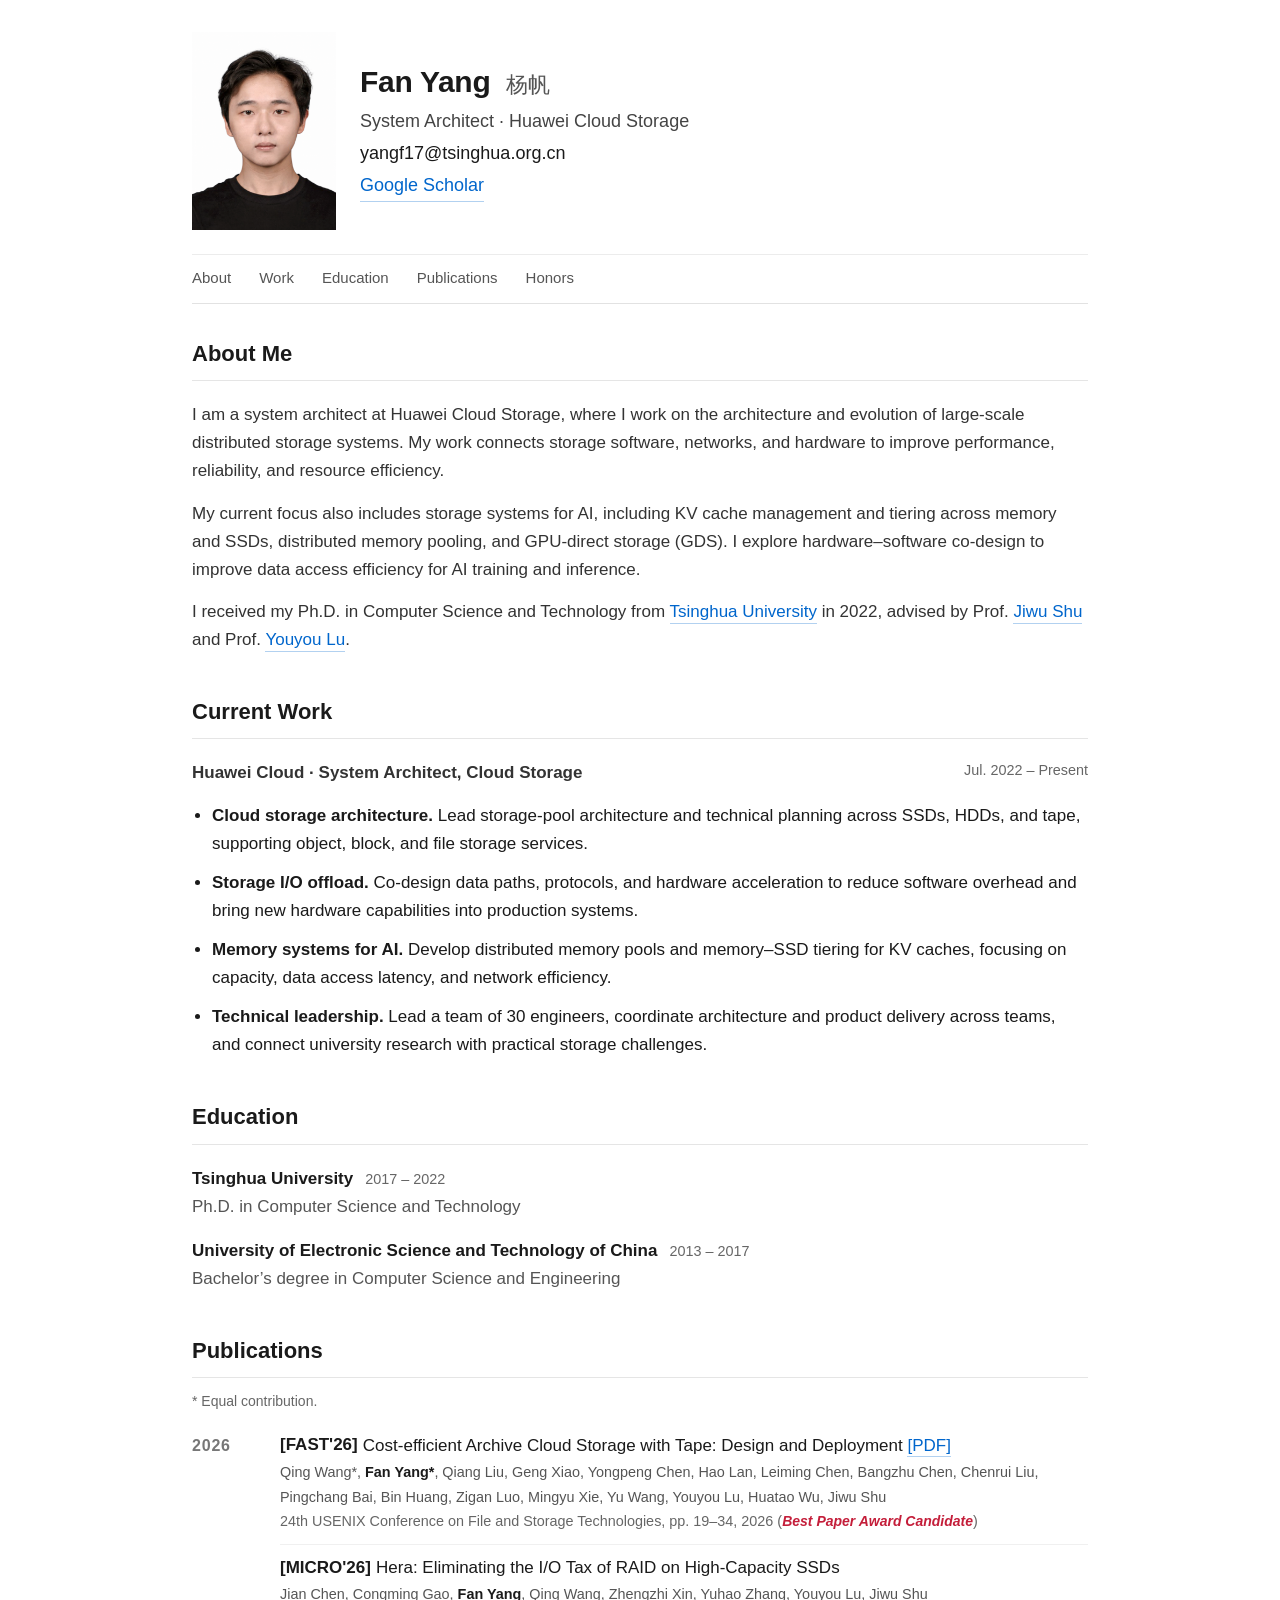
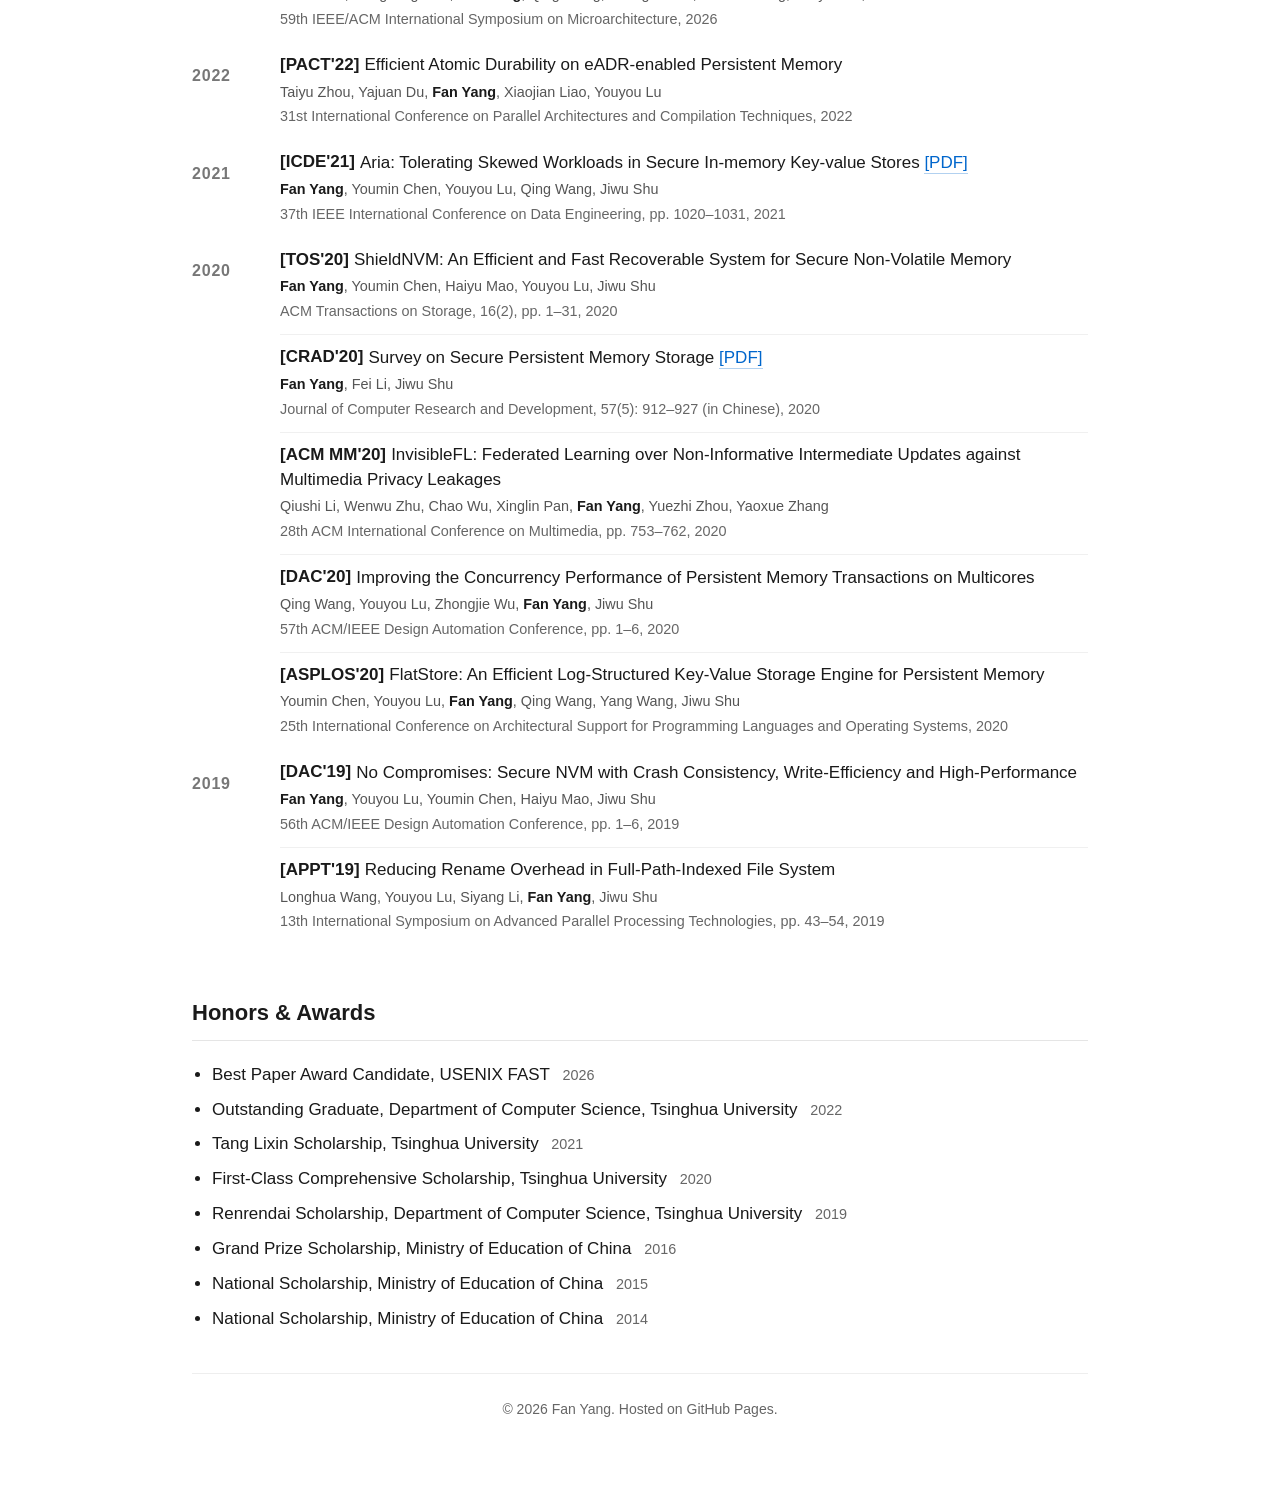
==== js_index.html @ 8e50020c "first" ====
<!DOCTYPE html>
<html lang="en">
<head>
  <meta charset="UTF-8" />
  <meta name="viewport" content="width=device-width, initial-scale=1.0, viewport-fit=cover" />
  <meta name="theme-color" content="#ffffff" />
  <title>Fan Yang (杨帆) | Huawei Cloud | Storage Systems</title>
  <meta name="description" content="Fan Yang is a system architect at Huawei Cloud and a Tsinghua Ph.D., working on distributed storage, storage I/O offload, and memory systems for AI." />
  <meta name="keywords" content="Fan Yang, 杨帆, Huawei Cloud, Tsinghua University, distributed storage, storage architecture, I/O offload, persistent memory, KV cache" />
  <meta name="author" content="Fan Yang" />
  <link rel="canonical" href="https://yfrank1.github.io/" />
  <meta property="og:type" content="website" />
  <meta property="og:url" content="https://yfrank1.github.io/" />
  <meta property="og:title" content="Fan Yang (杨帆) | Huawei Cloud | Storage Systems" />
  <meta property="og:description" content="System architect at Huawei Cloud. Distributed storage, hardware–software co-design, and memory systems for AI." />
  <meta property="og:locale" content="en_US" />
  <meta name="twitter:card" content="summary" />
  <meta name="twitter:title" content="Fan Yang (杨帆) | Huawei Cloud | Storage Systems" />
  <meta name="twitter:description" content="System architect at Huawei Cloud. Distributed storage, hardware–software co-design, and memory systems for AI." />
  <link rel="icon" href="assets/yf-white.png" type="image/png" />
  <link rel="stylesheet" href="style.css?v=compact-profile-3" />
  <script type="application/ld+json">
  {
    "@context": "https://schema.org",
    "@type": "Person",
    "name": "Fan Yang",
    "alternateName": "杨帆",
    "jobTitle": "System Architect, Cloud Storage",
    "worksFor": {
      "@type": "Organization",
      "name": "Huawei Cloud"
    },
    "alumniOf": [
      {"@type": "CollegeOrUniversity", "name": "Tsinghua University"},
      {"@type": "CollegeOrUniversity", "name": "University of Electronic Science and Technology of China"}
    ],
    "url": "https://yfrank1.github.io/",
    "email": "mailto:yangf17@tsinghua.org.cn",
    "sameAs": ["https://storage.cs.tsinghua.edu.cn/~yf/", "https://scholar.google.com/citations?user=eyyrEU0AAAAJ&hl=en"],
    "knowsAbout": ["distributed storage", "storage architecture", "storage I/O offload", "hardware–software co-design", "persistent memory", "KV cache", "memory pooling"]
  }
  </script>
</head>
<body>
  <a class="skip-link" href="#main">Skip to content</a>
  <div class="page-wrap">
    <header class="header-flex">
      <img src="assets/yf-white.png" alt="Fan Yang" class="profile-portrait" width="1071" height="1469" fetchpriority="high" />
      <div class="info">
        <h1>Fan Yang <span class="name-zh" lang="zh-CN">杨帆</span></h1>
        <p>System Architect · Huawei Cloud Storage</p>
        <p><a href="mailto:yangf17@tsinghua.org.cn" class="email-link">yangf17@tsinghua.org.cn</a></p>
        <p class="profile-links">
          <a href="https://scholar.google.com/citations?user=eyyrEU0AAAAJ&amp;hl=en" target="_blank" rel="noopener noreferrer" class="blue-tag">Google Scholar</a>
        </p>
      </div>
    </header>
    <nav class="section-nav" aria-label="Page sections">
      <a href="#about">About</a>
      <a href="#work">Work</a>
      <a href="#education">Education</a>
      <a href="#publications">Publications</a>
      <a href="#awards">Honors</a>
    </nav>
    <main id="main">
      <section id="about">
        <h2>About Me</h2>
        <p>I am a system architect at Huawei Cloud Storage,
          where I work on the architecture and evolution of large-scale distributed storage systems.
          My work connects storage software, networks, and hardware to improve performance, reliability, and resource efficiency.</p>
        <p>My current focus also includes storage systems for AI, including KV cache management and tiering across memory and SSDs,
          distributed memory pooling, and GPU-direct storage (GDS). I explore hardware–software co-design
          to improve data access efficiency for AI training and inference.</p>
        <p>I received my Ph.D. in Computer Science and Technology from <a href="https://www.tsinghua.edu.cn/en/" class="blue-tag">Tsinghua University</a>
          in 2022, advised by Prof. <a href="https://storage.cs.tsinghua.edu.cn/~jiwu-shu/" class="blue-tag">Jiwu Shu</a>
          and Prof. <a href="https://storage.cs.tsinghua.edu.cn/~lu/" class="blue-tag">Youyou Lu</a>.</p>
      </section>
      <section id="work">
        <h2>Current Work</h2>
        <p class="experience-heading"><strong>Huawei Cloud · System Architect, Cloud Storage</strong><span class="period">Jul. 2022 – Present</span></p>
        <ul class="work-list">
          <li><strong>Cloud storage architecture.</strong> Lead storage-pool architecture and technical planning across SSDs, HDDs, and tape,
            supporting object, block, and file storage services.</li>
          <li><strong>Storage I/O offload.</strong> Co-design data paths, protocols, and hardware acceleration to reduce software overhead
            and bring new hardware capabilities into production systems.</li>
          <li><strong>Memory systems for AI.</strong> Develop distributed memory pools and memory–SSD tiering for KV caches,
            focusing on capacity, data access latency, and network efficiency.</li>
          <li><strong>Technical leadership.</strong> Lead a team of 30 engineers, coordinate architecture and product delivery across teams,
            and connect university research with practical storage challenges.</li>
        </ul>
      </section>
      <section id="education">
        <h2>Education</h2>
        <ul class="education-list">
          <li><strong>Tsinghua University</strong><span class="period">2017 – 2022</span>
            <span class="education-detail">Ph.D. in Computer Science and Technology</span></li>
          <li><strong>University of Electronic Science and Technology of China</strong><span class="period">2013 – 2017</span>
            <span class="education-detail">Bachelor’s degree in Computer Science and Engineering</span></li>
        </ul>
      </section>
      <section id="publications">
        <h2>Publications</h2>
        <p class="publication-note">* Equal contribution.</p>
        <div id="paper-list" data-state="loading">
          <p class="paper-list-loading">Loading publications…</p>
        </div>
        <noscript><p>Visit my <a href="https://storage.cs.tsinghua.edu.cn/~yf/">Tsinghua profile</a> for the publication list.</p></noscript>
      </section>
      <section id="awards">
        <h2>Honors &amp; Awards</h2>
        <ul>
          <li>Best Paper Award Candidate, USENIX FAST <span class="honor-year">2026</span></li>
          <li>Outstanding Graduate, Department of Computer Science, Tsinghua University <span class="honor-year">2022</span></li>
          <li>Tang Lixin Scholarship, Tsinghua University <span class="honor-year">2021</span></li>
          <li>First-Class Comprehensive Scholarship, Tsinghua University <span class="honor-year">2020</span></li>
          <li>Renrendai Scholarship, Department of Computer Science, Tsinghua University <span class="honor-year">2019</span></li>
          <li>Grand Prize Scholarship, Ministry of Education of China <span class="honor-year">2016</span></li>
          <li>National Scholarship, Ministry of Education of China <span class="honor-year">2015</span></li>
          <li>National Scholarship, Ministry of Education of China <span class="honor-year">2014</span></li>
        </ul>
      </section>
    </main>
    <footer><p>© 2026 Fan Yang. Hosted on GitHub Pages.</p></footer>
  </div>
  <script src="script.js"></script>
</body>
</html>
---- style.css ----
/* ===== 基础与排版：极简现代 ===== */
*,
*::before,
*::after {
  box-sizing: border-box;
}

html {
  -webkit-text-size-adjust: 100%;
  scroll-behavior: smooth;
}

body {
  font-family: -apple-system, BlinkMacSystemFont, "Segoe UI", Roboto, "Helvetica Neue", Arial, sans-serif;
  margin: 0;
  padding: 0;
  line-height: 1.6;
  color: #1a1a1a;
  background: #fff;
  font-size: 16px;
}

@media (min-width: 768px) {
  body {
    font-size: 17px;
    line-height: 1.65;
  }
}

/* ===== 布局容器 ===== */
.page-wrap {
  max-width: 56rem;
  margin: 0 auto;
  padding: 0 1.25rem 3rem;
}

@media (min-width: 768px) {
  .page-wrap {
    padding: 0 2rem 4rem;
  }
}

/* ===== 页头 ===== */
.header-flex {
  display: flex;
  align-items: center;
  gap: 1.5rem;
  padding: 2rem 0 1.5rem;
  flex-wrap: wrap;
}

.header-flex .info {
  flex: 1;
  min-width: 0;
  line-height: 1.5;
}

.header-flex h1 {
  margin: 0 0 0.25rem 0;
  font-size: 1.625rem;
  font-weight: 600;
  letter-spacing: -0.01em;
}

@media (min-width: 768px) {
  .header-flex h1 {
    font-size: 1.875rem;
  }
}

.header-flex .info p {
  margin: 0 0 0.25rem 0;
  font-size: 1.0625rem;
  color: #444;
}

.header-flex .info p:last-child {
  margin-bottom: 0;
}

@media (min-width: 768px) {
  .header-flex .info p {
    font-size: 1.125rem;
  }
}

.profile-portrait {
  width: 112px;
  height: auto;
  max-height: none;
  aspect-ratio: auto;
  display: block;
  align-self: center;
  object-fit: contain;
  border-radius: 0;
  flex-shrink: 0;
}

@media (min-width: 768px) {
  .profile-portrait {
    width: 144px;
    height: auto;
  }
}

/* ===== 页内导航 ===== */
.section-nav {
  position: sticky;
  top: 0;
  z-index: 10;
  display: flex;
  flex-wrap: wrap;
  gap: 1.75rem;
  padding: 0.7rem 0;
  margin-bottom: 2rem;
  background: #fff;
  border-top: 1px solid #ececec;
  border-bottom: 1px solid #e2e2e2;
}

.section-nav a {
  color: #555;
  font-size: 0.9375rem;
  font-weight: 500;
  padding: 0;
}

.section-nav a:hover {
  color: #0066cc;
}

/* ===== 主内容区 ===== */
main {
  padding-top: 0;
}

section {
  margin-bottom: 2.5rem;
  scroll-margin-top: 4rem;
}

section:last-of-type {
  margin-bottom: 2rem;
}

/* ===== 标题 ===== */
h2 {
  margin: 0 0 1rem 0;
  padding-bottom: 0.5rem;
  font-size: 1.25rem;
  font-weight: 600;
  color: #1a1a1a;
  border-bottom: 1px solid #e5e5e5;
}

@media (min-width: 768px) {
  h2 {
    font-size: 1.375rem;
    margin: 0 0 1.25rem 0;
  }
}

h3 {
  margin: 1.1rem 0 0.35rem 0;
  font-size: 1.125rem;
  font-weight: 600;
  color: #1a1a1a;
}

@media (min-width: 768px) {
  h3 {
    font-size: 1.25rem;
  }
}

/* ===== 正文与列表 ===== */
p {
  margin: 0 0 0.85em 0;
  color: #333;
}

p:last-child {
  margin-bottom: 0;
}

ul {
  margin: 0 0 1em 0;
  padding-left: 1.25rem;
}

/* 段落后的列表：与列表项间距一致，避免“紧贴上文” */
p + ul {
  margin-top: 0.5em;
}

li {
  margin-bottom: 0.35em;
}

li:last-child {
  margin-bottom: 0;
}

/* Research：嵌套列表保持紧凑，但使用合理间距值 */
#research p + ul {
  margin-top: 0.3em;
}
#research p:has(+ ul) {
  margin-bottom: 0.35em;
}
#research ul + p {
  margin-top: 1em;
}
#research ul {
  margin-top: 0.3em;
  margin-bottom: 0.5em;
  padding-left: 1.2rem;
}
#research > ul > li {
  margin-bottom: 0.4em;
}
#research ul ul {
  margin-top: 0.2em;
  margin-bottom: 0;
  padding-left: 1rem;
}
#research li li {
  margin-bottom: 0.2em;
}
#research li li:last-child {
  margin-bottom: 0;
}

/* ===== 链接 ===== */
a {
  text-decoration: none;
  color: #1a1a1a;
  border-bottom: 1px solid transparent;
  transition: color 0.15s, border-color 0.15s;
  padding: 0.1em 0;
}

a:hover {
  color: #0066cc;
  border-bottom-color: #0066cc;
}

a:focus-visible {
  outline: 2px solid #0066cc;
  outline-offset: 2px;
}

.blue-tag {
  color: #0066cc;
  border-bottom-color: rgba(0, 102, 204, 0.3);
}

.blue-tag:hover {
  color: #004499;
  border-bottom-color: #004499;
}

.accent {
  color: #1f77b4;
}

/* ===== Services 区块 ===== */
#services .service-label {
  margin: 0 0 0.4em 0;
  font-size: 1rem;
  color: #333;
}

/* 第二个及之后的分组标签，加顶部间距与前组分开 */
#services .service-list + .service-label {
  margin-top: 1.25rem;
}

@media (min-width: 768px) {
  #services .service-label {
    font-size: 1.0625rem;
  }
}

#services .service-list {
  margin: 0 0 1.25rem 0;
  padding-left: 1.25rem;
}

#services .service-list li {
  margin-bottom: 0.4em;
  font-size: 1rem;
  color: #333;
}

@media (min-width: 768px) {
  #services .service-list li {
    font-size: 1.0625rem;
  }
}

#services .service-content {
  margin: 0 0 0 1.25rem;
  padding-left: 0;
  font-size: 1rem;
  color: #333;
}

@media (min-width: 768px) {
  #services .service-content {
    font-size: 1.0625rem;
  }
}

/* ===== 论文与奖项 ===== */
#paper-list {
  display: grid;
  grid-template-columns: 4rem minmax(0, 1fr);
  column-gap: 1.5rem;
}

#paper-list > ul {
  margin: 0 0 1.35rem;
  padding: 0;
  list-style: none;
}

.paper-heading {
  display: block;
  line-height: 1.45;
  margin-bottom: 0.12rem;
}

.paper-title {
  font-weight: 500;
}

.paper-venue-tag {
  font-weight: 650;
  margin-right: 0.3em;
}

.authors {
  display: inline;
  font-size: 0.9rem;
  color: #555;
  line-height: 1.45;
}

.venue-full {
  font-size: 0.9rem;
  color: #666;
  line-height: 1.45;
}

.award-inline {
  font-size: 0.875rem;
  color: #c41e3a;
  font-weight: 600;
  font-style: italic;
}

.award {
  font-size: 0.875rem;
  color: #c41e3a;
  font-weight: 600;
  font-style: italic;
}

.highlight {
  font-weight: 650;
  color: #1a1a1a;
}

/* 论文条目：与正文行高一致，上下 padding 对称 */
#paper-list li {
  margin: 0;
  line-height: 1.45;
  padding: 0.65rem 0;
  border-top: 1px solid #f0f0f0;
}

#paper-list li:first-child {
  border-top: none;
  padding-top: 0;
}

#paper-list li:last-child {
  margin-bottom: 0;
  padding-bottom: 0;
}

/* 年份分组标题 */
#paper-list h3 {
  margin: 0;
  padding-top: 0.65rem;
  font-size: 1rem;
  font-weight: 600;
  color: #777;
  letter-spacing: 0.05em;
  text-transform: uppercase;
}

#paper-list > h3:first-child {
  padding-top: 0;
}

#paper-list > h3:first-child + ul > li:first-child {
  padding-top: 0;
}

/* paper list 加载/错误状态 */
.paper-list-loading,
.paper-list-error {
  color: #888;
  font-style: italic;
}

/* ===== 页脚 ===== */
footer {
  margin-top: 2.5rem;
  padding-top: 1.5rem;
  text-align: center;
  font-size: 0.875rem;
  color: #666;
  border-top: 1px solid #eee;
}

footer p {
  margin: 0;
  color: #666;
}

/* ===== Awards 列表：与 Services 节奏一致 ===== */
#awards ul {
  margin-top: 0.25em;
  margin-bottom: 0;
}
#awards li {
  margin-bottom: 0.4em;
}
#awards li:last-child {
  margin-bottom: 0;
}

/* ===== 移动端：页头与触控优化 ===== */
@media (max-width: 567px) {
  .page-wrap {
    padding-left: 1rem;
    padding-right: 1rem;
  }

  .header-flex {
    flex-direction: column;
    align-items: center;
    text-align: center;
    gap: 1rem;
    padding: 1.25rem 0 1rem;
  }

  .header-flex .info {
    width: 100%;
  }

  .header-flex h1 {
    font-size: 1.5rem;
  }

  .header-flex .info p {
    font-size: 1rem;
  }

  .profile-portrait {
    width: 88px;
    height: auto;
  }

  .section-nav {
    justify-content: space-between;
    gap: 0.5rem;
    margin: 0 -0.15rem 1.75rem;
    padding: 0.65rem 0.15rem;
  }

  .section-nav a {
    font-size: 0.875rem;
  }

  section {
    margin-bottom: 2rem;
  }

  #paper-list {
    display: block;
  }

  #paper-list h3 {
    padding-top: 0;
    margin: 1.75rem 0 0.2rem;
  }

  #paper-list > h3:first-child {
    margin-top: 0;
  }

  #paper-list > ul {
    margin-bottom: 0;
  }

  #paper-list li {
    padding: 0.55rem 0;
  }
}

/* ===== 宽屏 ===== */
.skip-link {
  position: absolute;
  top: -5rem;
  left: 1rem;
  z-index: 20;
  padding: 0.75rem;
  background: #fff;
  color: #0066cc;
}
.skip-link:focus { top: 0.5rem; }
.name-zh { font-size: 0.72em; font-weight: 400; margin-left: 0.35em; color: #555; }
.profile-links { display: flex; gap: 1rem; flex-wrap: wrap; }
.email-link { overflow-wrap: anywhere; }
.experience-heading { display: flex; justify-content: space-between; gap: 0.4rem 1rem; flex-wrap: wrap; }
.period { color: #666; font-size: 0.9rem; white-space: nowrap; }
.work-list li { margin-bottom: 0.65em; }
.education-list { list-style: none; padding: 0; }
.education-list li { margin-bottom: 1rem; }
.education-list .period { display: inline-block; margin-left: 0.75rem; }
.education-detail { display: block; color: #555; }
.publication-note, .paper-note { font-size: 0.875rem; color: #666; }
.publication-note { margin-top: -0.5rem; margin-bottom: 1.25rem; }
.honor-year { display: inline-block; color: #666; font-size: 0.9rem; margin-left: 0.5rem; }
.paper-list-loading, .paper-list-error { grid-column: 1 / -1; }
@media (max-width: 567px) {
  .profile-links { justify-content: center; }
  .section-nav a { padding: 0.35rem 0; }
  .education-list .period { display: block; margin-left: 0; }
  section { scroll-margin-top: 7rem; }
}
@media (prefers-reduced-motion: reduce) {
  html { scroll-behavior: auto; }
  a { transition: none; }
}

@media (min-width: 1200px) {
  .page-wrap {
    max-width: 60rem;
  }
}
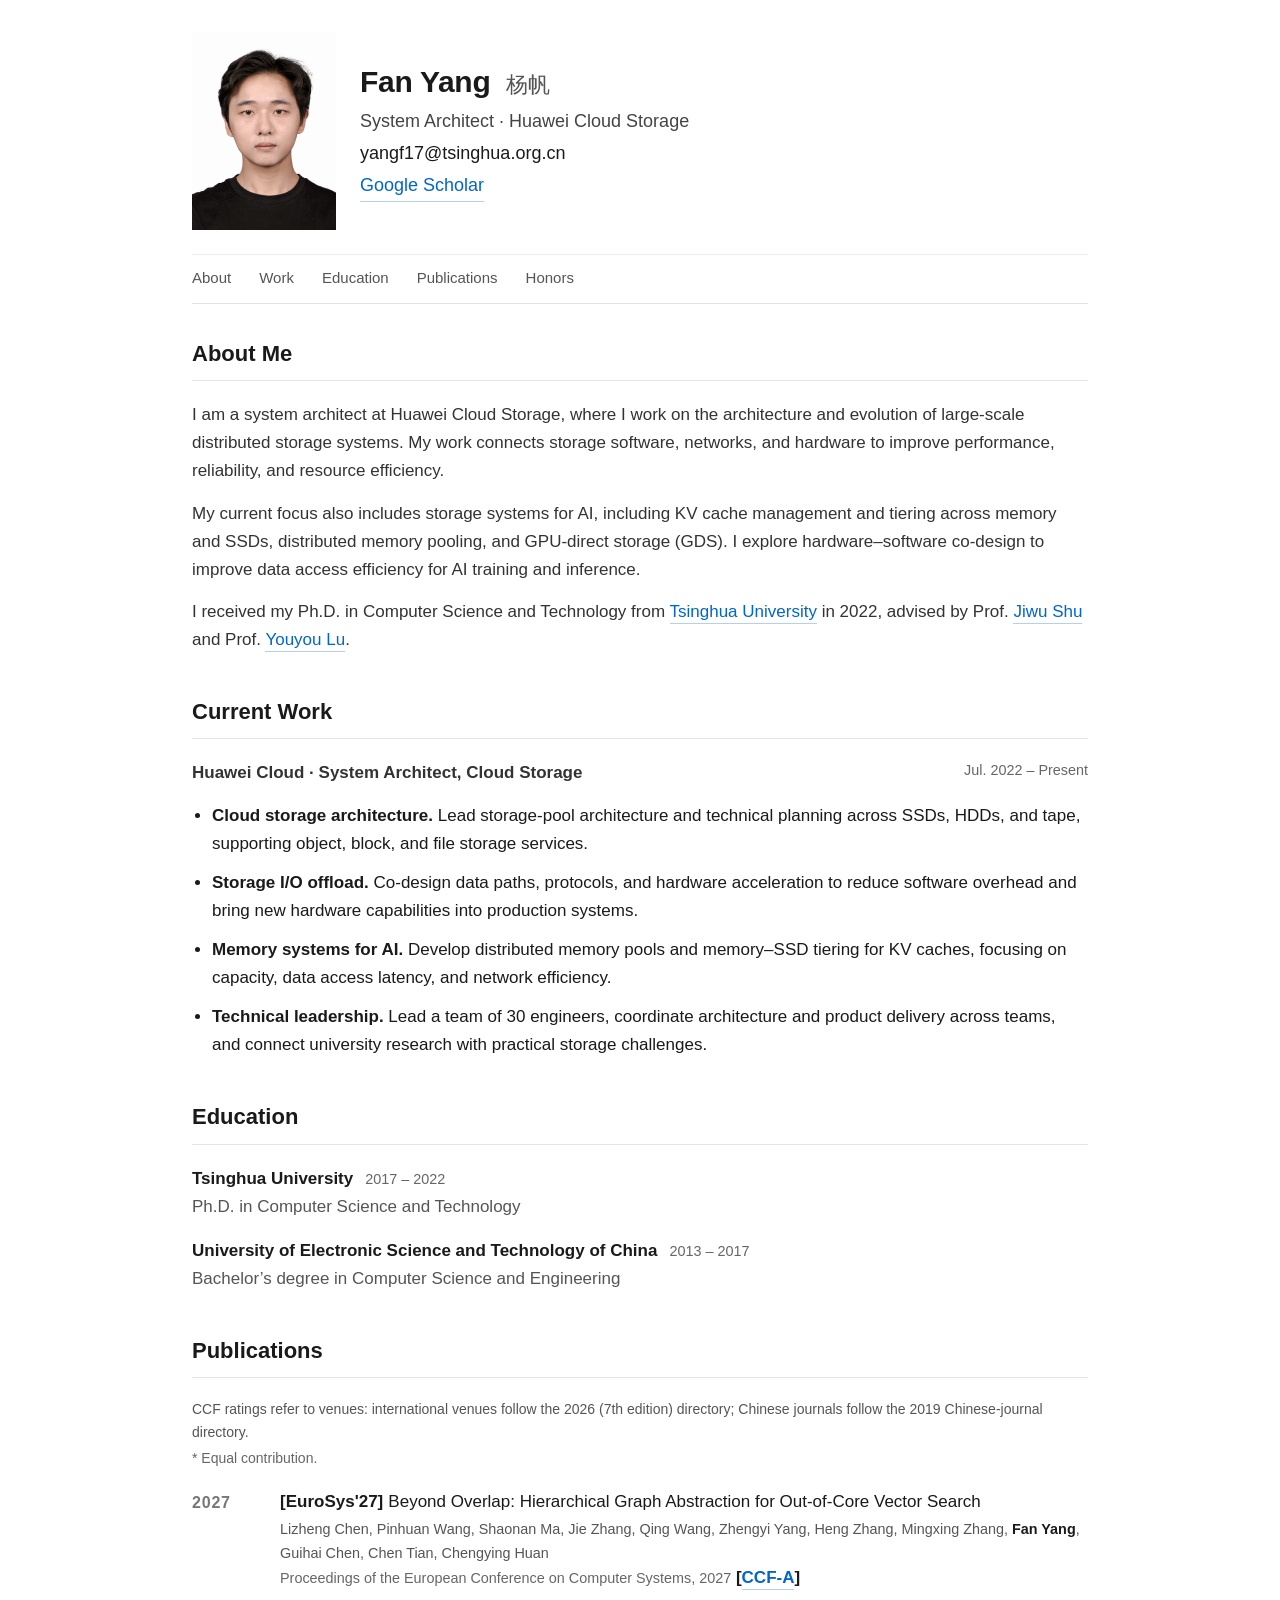
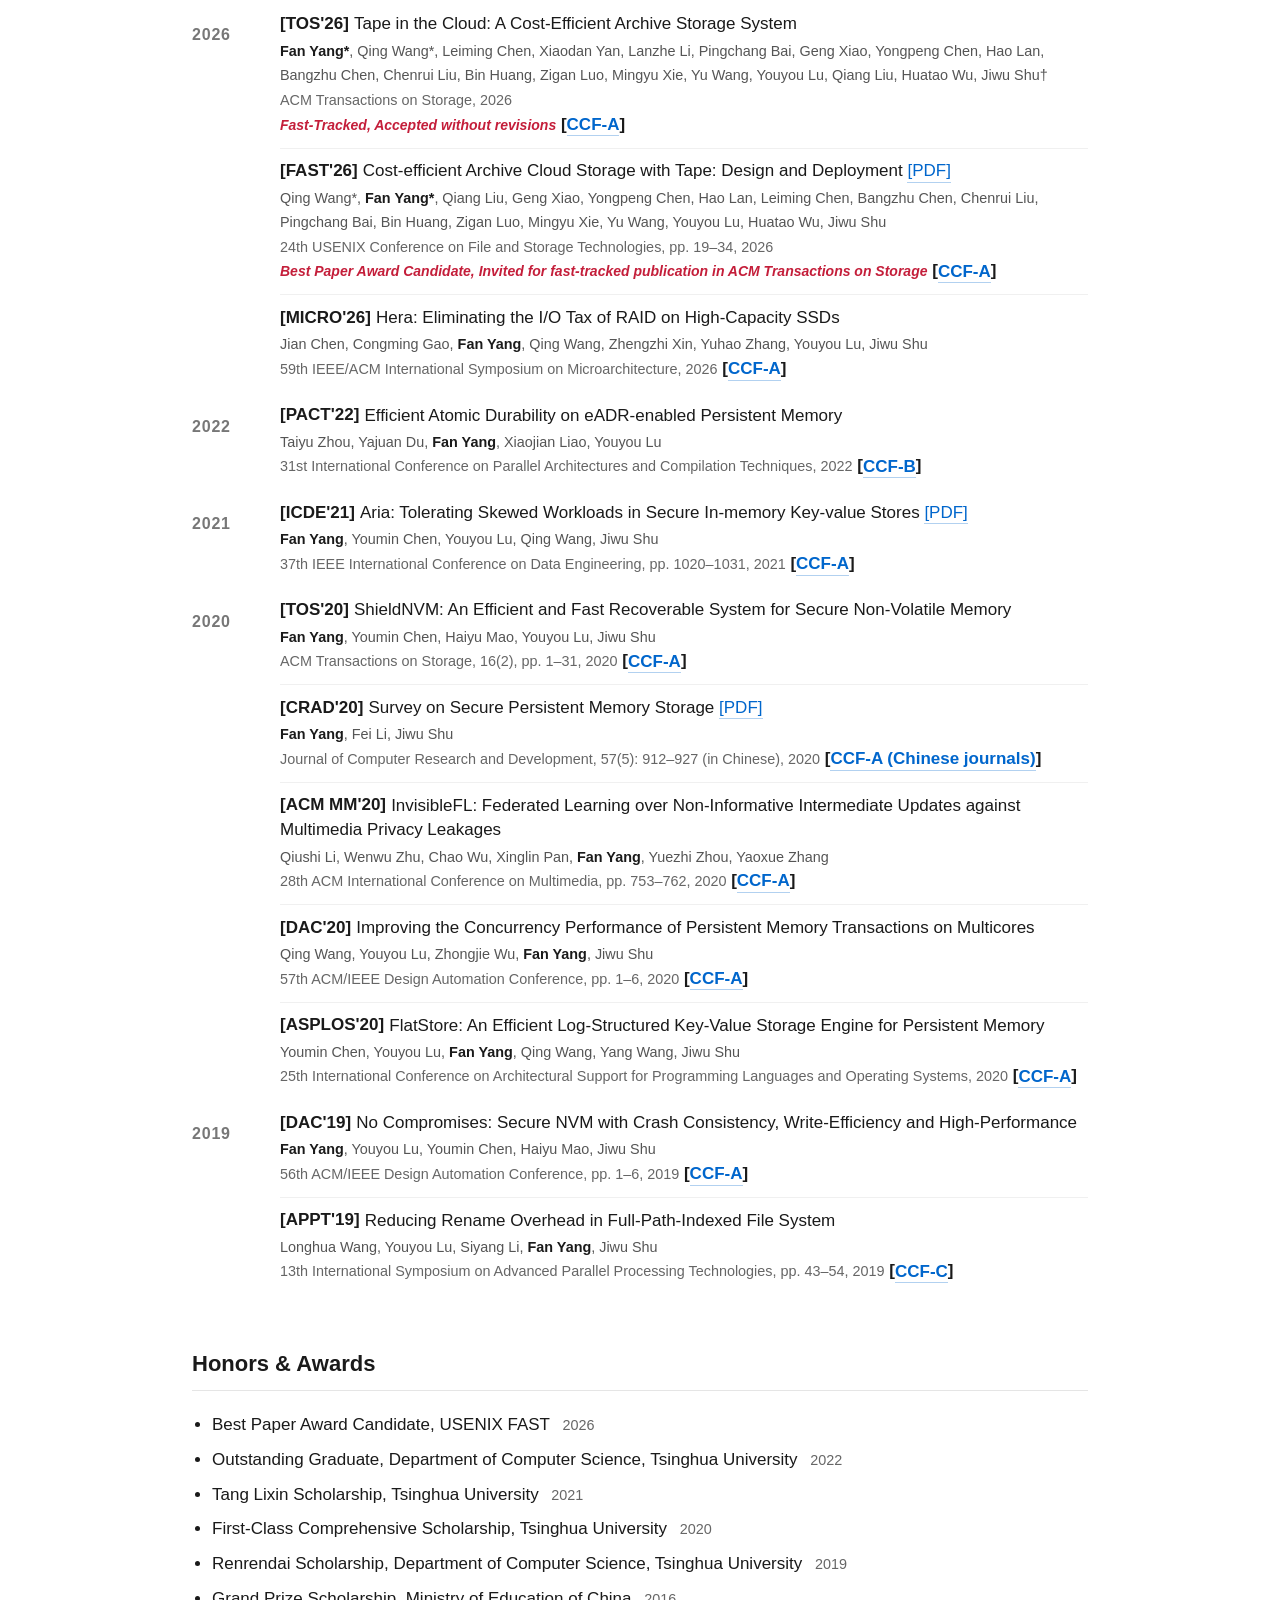
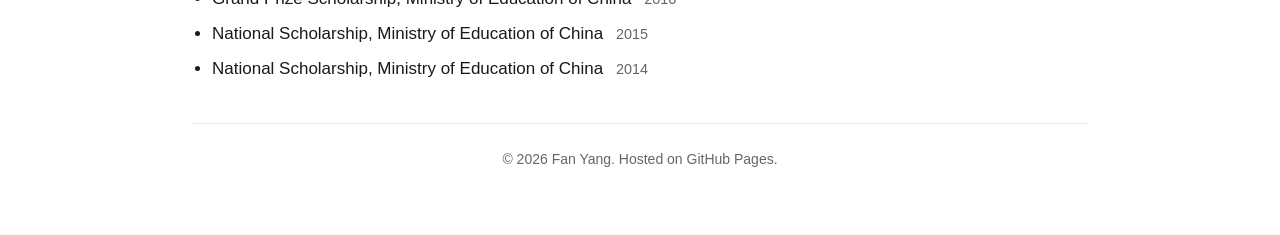
==== commit e4c35902: "x" ====
--- a/js_index.html
+++ b/js_index.html
@@ -4,18 +4,18 @@
   <meta charset="UTF-8" />
   <meta name="viewport" content="width=device-width, initial-scale=1.0, viewport-fit=cover" />
   <meta name="theme-color" content="#ffffff" />
-  <title>Fan Yang (杨帆) | Huawei Cloud | Storage Systems</title>
+  <title>Fan Yang (杨帆) | yfrank1 | AI &amp; Cloud Storage</title>
   <meta name="description" content="Fan Yang is a system architect at Huawei Cloud and a Tsinghua Ph.D., working on distributed storage, storage I/O offload, and memory systems for AI." />
   <meta name="keywords" content="Fan Yang, 杨帆, Huawei Cloud, Tsinghua University, distributed storage, storage architecture, I/O offload, persistent memory, KV cache" />
   <meta name="author" content="Fan Yang" />
   <link rel="canonical" href="https://yfrank1.github.io/" />
   <meta property="og:type" content="website" />
   <meta property="og:url" content="https://yfrank1.github.io/" />
-  <meta property="og:title" content="Fan Yang (杨帆) | Huawei Cloud | Storage Systems" />
+  <meta property="og:title" content="Fan Yang (杨帆) | yfrank1 | AI &amp; Cloud Storage" />
   <meta property="og:description" content="System architect at Huawei Cloud. Distributed storage, hardware–software co-design, and memory systems for AI." />
   <meta property="og:locale" content="en_US" />
   <meta name="twitter:card" content="summary" />
-  <meta name="twitter:title" content="Fan Yang (杨帆) | Huawei Cloud | Storage Systems" />
+  <meta name="twitter:title" content="Fan Yang (杨帆) | yfrank1 | AI &amp; Cloud Storage" />
   <meta name="twitter:description" content="System architect at Huawei Cloud. Distributed storage, hardware–software co-design, and memory systems for AI." />
   <link rel="icon" href="assets/yf-white.png" type="image/png" />
   <link rel="stylesheet" href="style.css?v=compact-profile-3" />
@@ -100,6 +100,7 @@
       </section>
       <section id="publications">
         <h2>Publications</h2>
+        <p class="ccf-basis">CCF ratings refer to venues: international venues follow the 2026 (7th edition) directory; Chinese journals follow the 2019 Chinese-journal directory.</p>
         <p class="publication-note">* Equal contribution.</p>
         <div id="paper-list" data-state="loading">
           <p class="paper-list-loading">Loading publications…</p>
--- a/style.css
+++ b/style.css
@@ -553,3 +553,6 @@
     max-width: 60rem;
   }
 }
+
+.ccf-rating { font-weight: 600; }
+.ccf-basis { font-size: 0.875rem; color: #555; line-height: 1.6; }
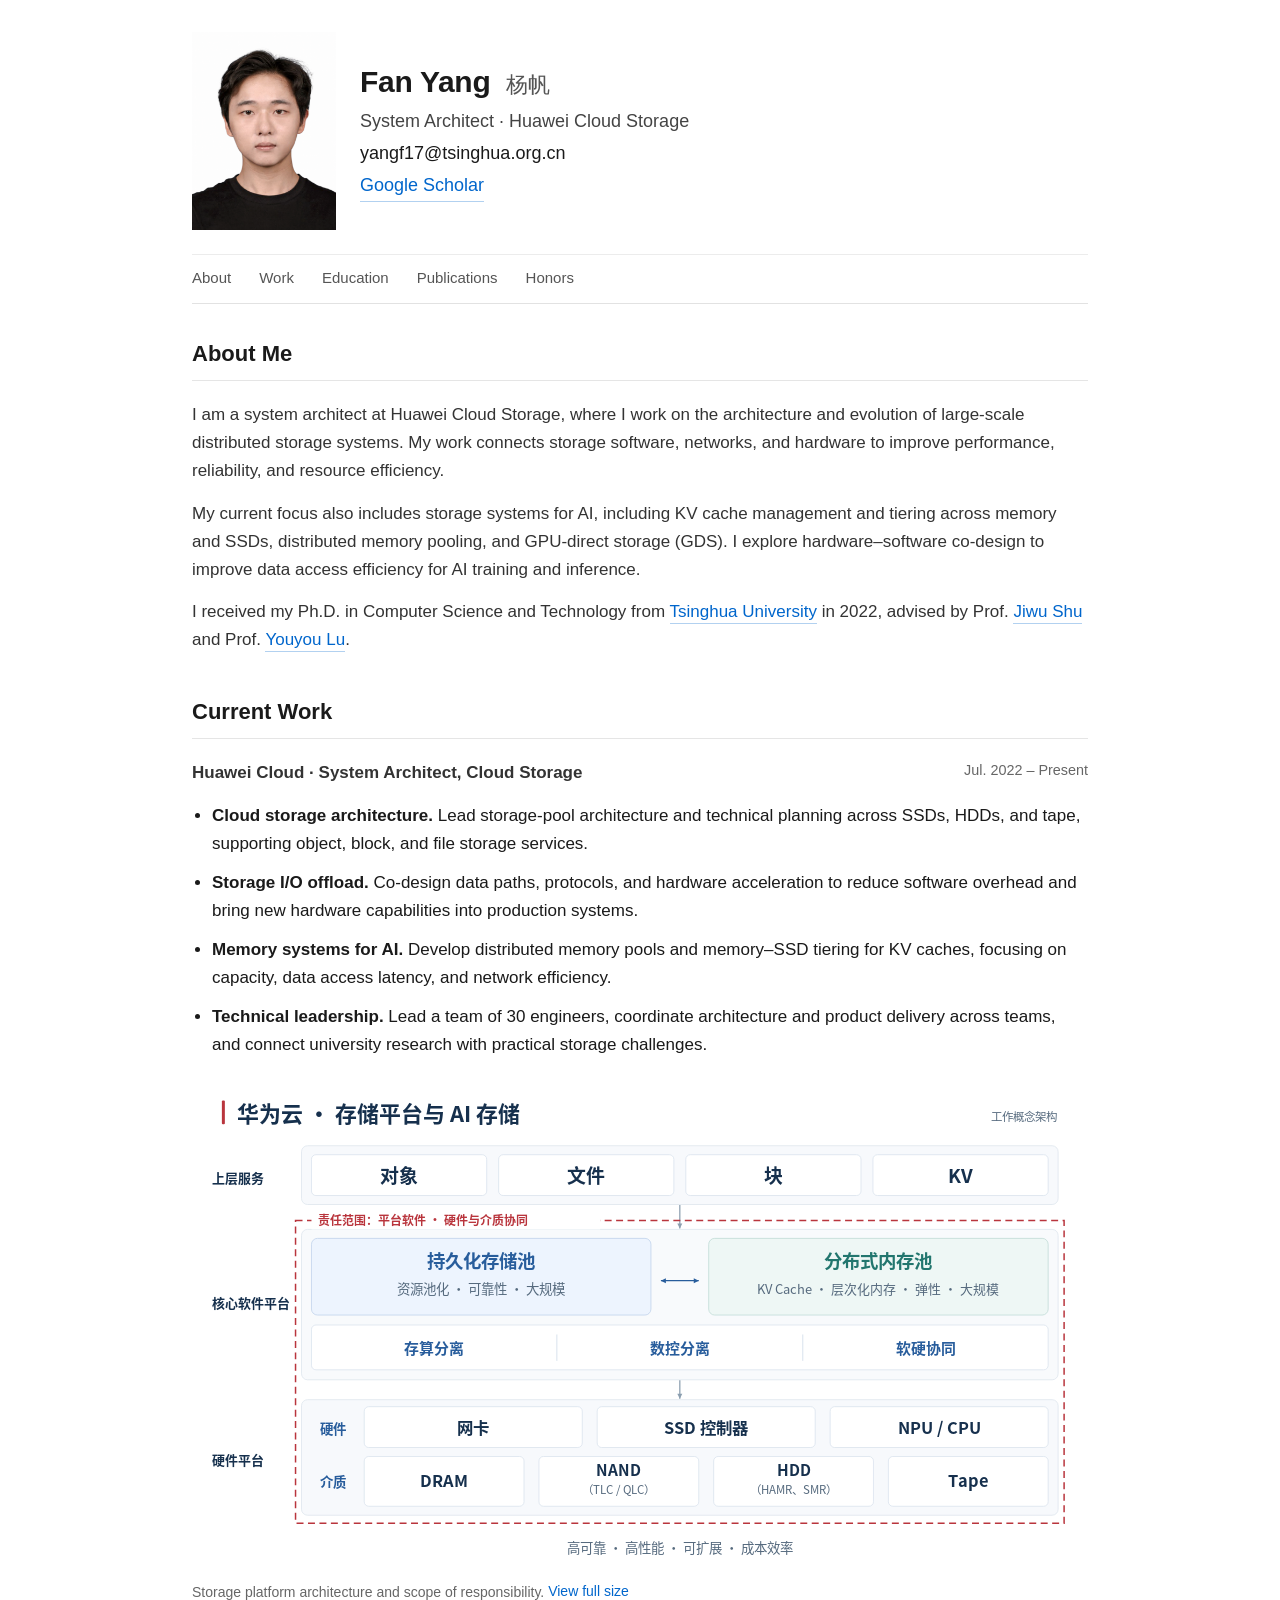
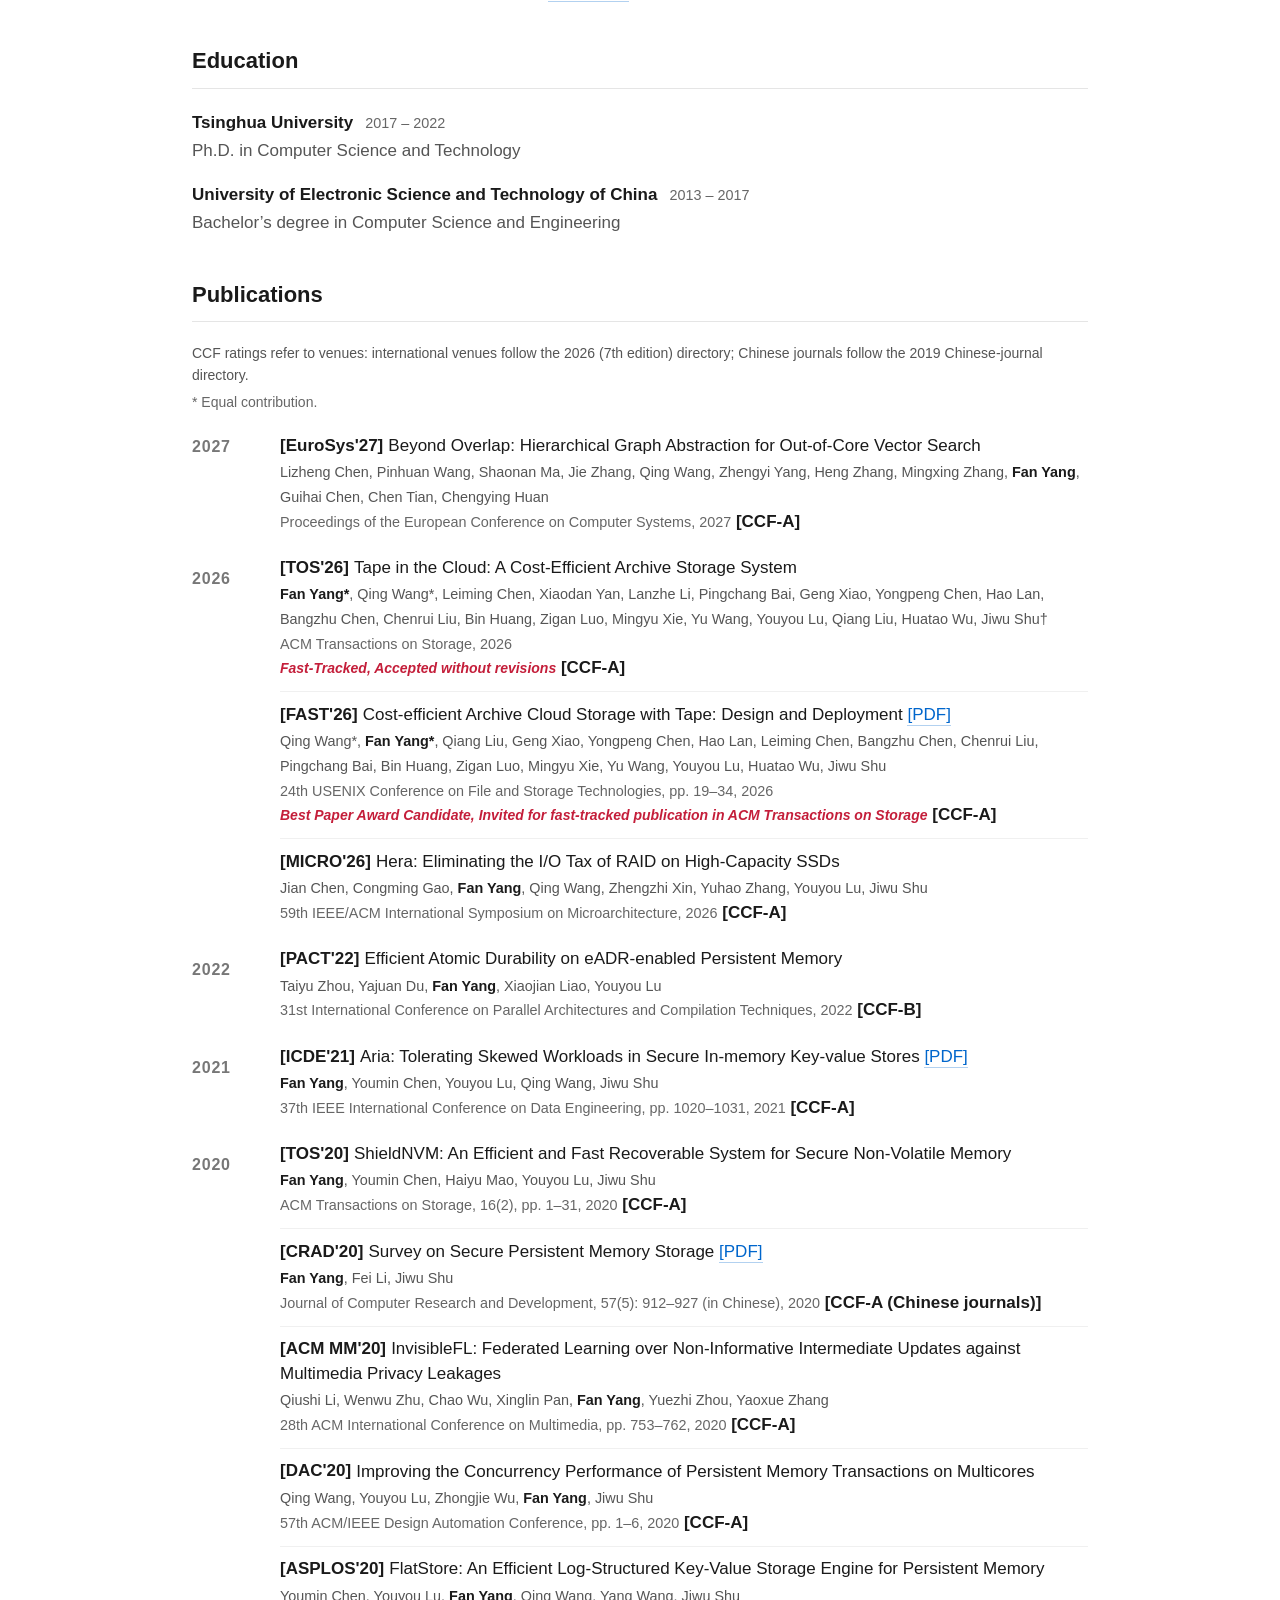
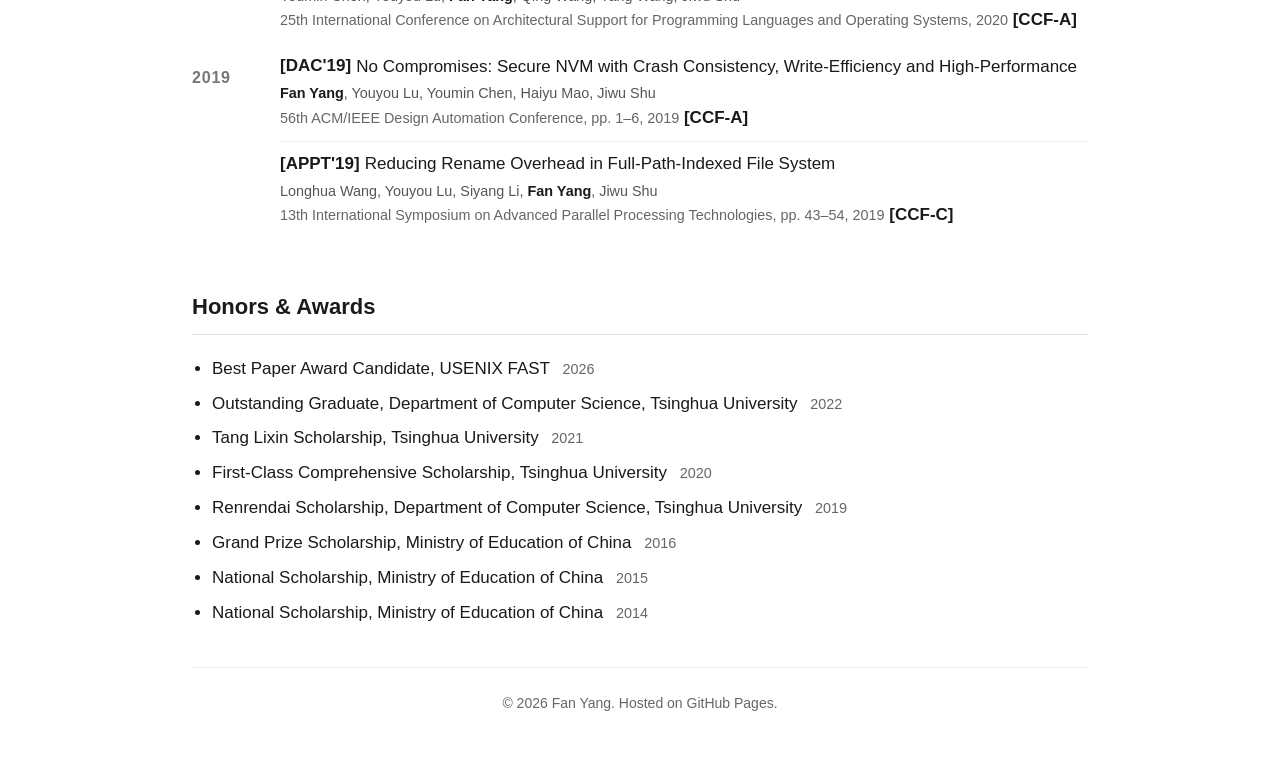
==== commit 0038372c: "x" ====
--- a/js_index.html
+++ b/js_index.html
@@ -18,7 +18,7 @@
   <meta name="twitter:title" content="Fan Yang (杨帆) | yfrank1 | AI &amp; Cloud Storage" />
   <meta name="twitter:description" content="System architect at Huawei Cloud. Distributed storage, hardware–software co-design, and memory systems for AI." />
   <link rel="icon" href="assets/yf-white.png" type="image/png" />
-  <link rel="stylesheet" href="style.css?v=compact-profile-3" />
+    <link rel="stylesheet" href="style.css?v=work-architecture-1" />
   <script type="application/ld+json">
   {
     "@context": "https://schema.org",
@@ -88,6 +88,13 @@
           <li><strong>Technical leadership.</strong> Lead a team of 30 engineers, coordinate architecture and product delivery across teams,
             and connect university research with practical storage challenges.</li>
         </ul>
+        <figure class="work-architecture">
+          <a class="work-architecture-image" href="assets/huawei-work-architecture.png" target="_blank" rel="noopener" aria-label="View the storage architecture diagram at full size">
+            <img src="assets/huawei-work-architecture.svg" width="1800" height="980" loading="lazy" decoding="async"
+              alt="Huawei Cloud storage architecture: object, file, block, and KV services above a core software platform with persistent storage and distributed memory pools. The responsibility boundary covers the software platform and its collaboration with hardware and storage media." />
+          </a>
+          <figcaption>Storage platform architecture and scope of responsibility. <a href="assets/huawei-work-architecture.png" class="blue-tag" target="_blank" rel="noopener">View full size</a></figcaption>
+        </figure>
       </section>
       <section id="education">
         <h2>Education</h2>
--- a/style.css
+++ b/style.css
@@ -529,6 +529,10 @@
 .experience-heading { display: flex; justify-content: space-between; gap: 0.4rem 1rem; flex-wrap: wrap; }
 .period { color: #666; font-size: 0.9rem; white-space: nowrap; }
 .work-list li { margin-bottom: 0.65em; }
+.work-architecture { margin: 1.5rem 0 0; }
+.work-architecture-image { display: block; padding: 0; border: 0; }
+.work-architecture img { display: block; width: 100%; height: auto; }
+.work-architecture figcaption { margin-top: 0.6rem; color: #666; font-size: 0.875rem; line-height: 1.6; }
 .education-list { list-style: none; padding: 0; }
 .education-list li { margin-bottom: 1rem; }
 .education-list .period { display: inline-block; margin-left: 0.75rem; }
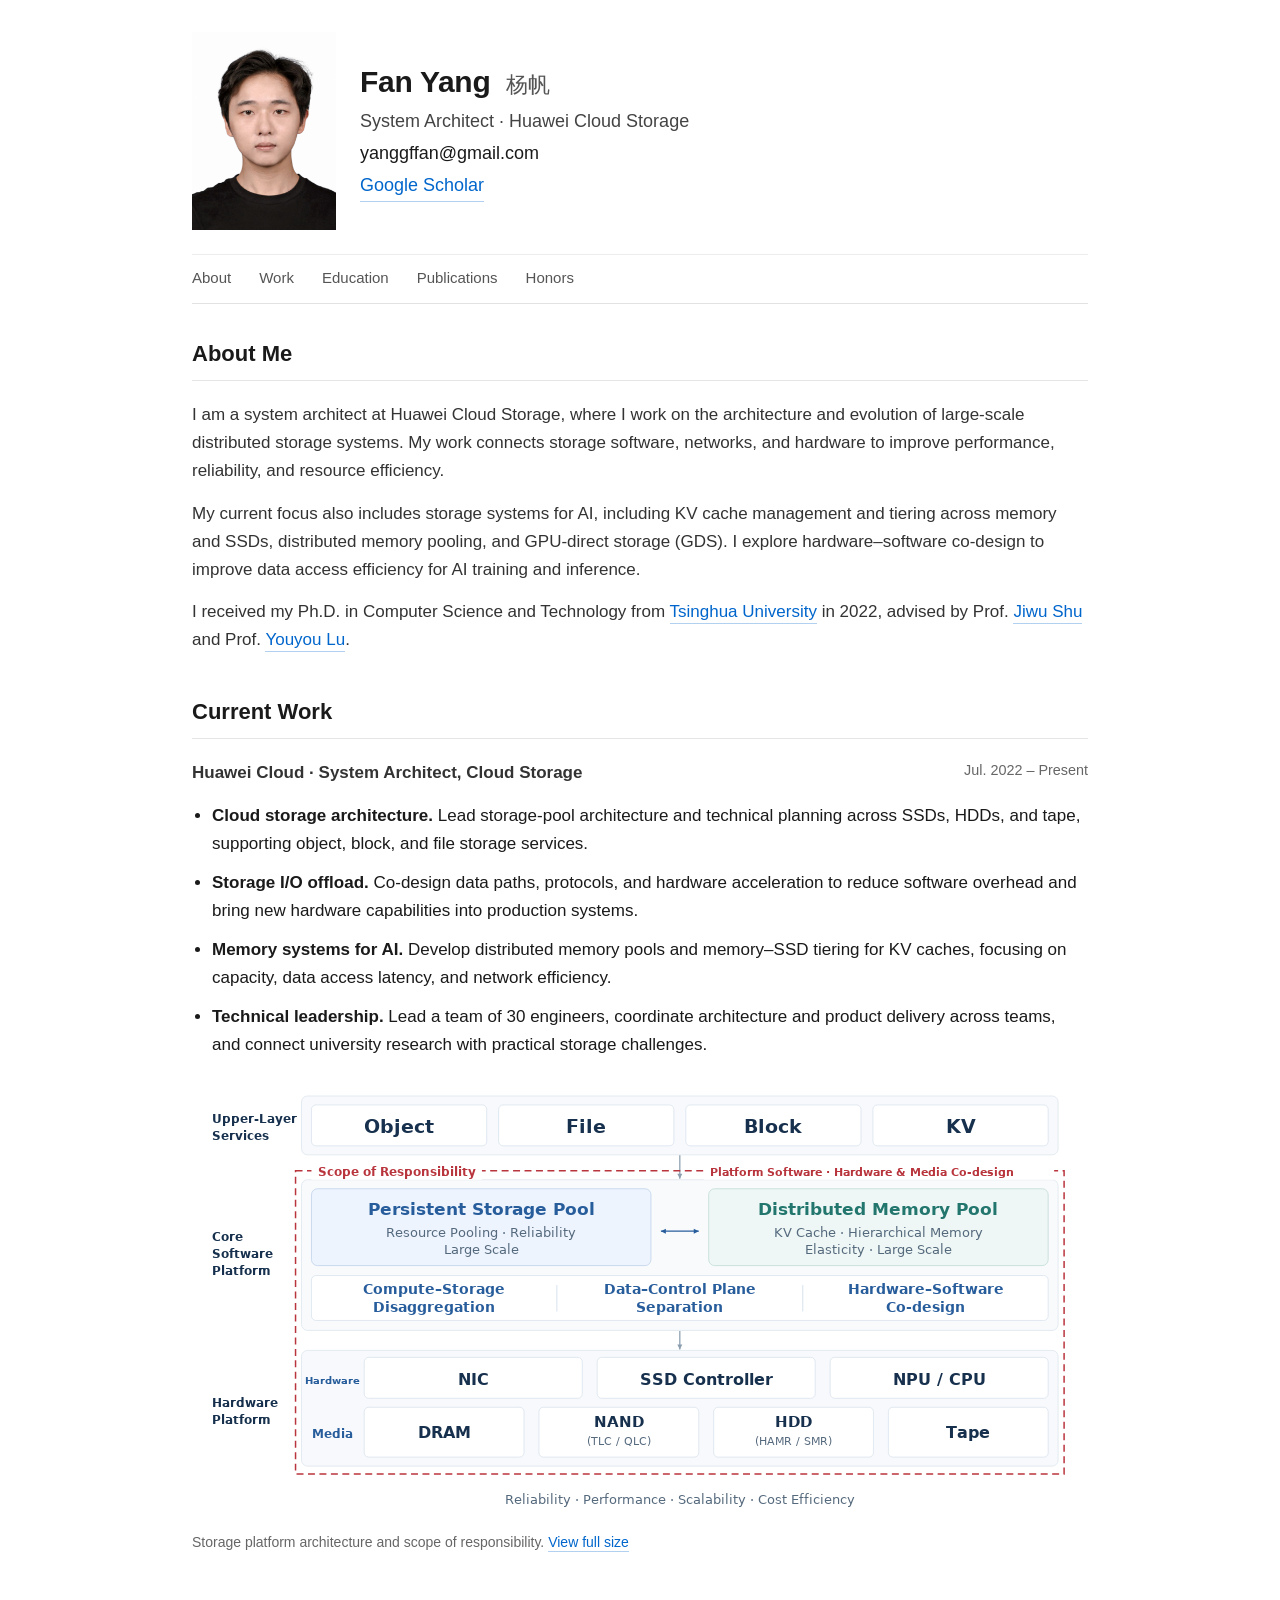
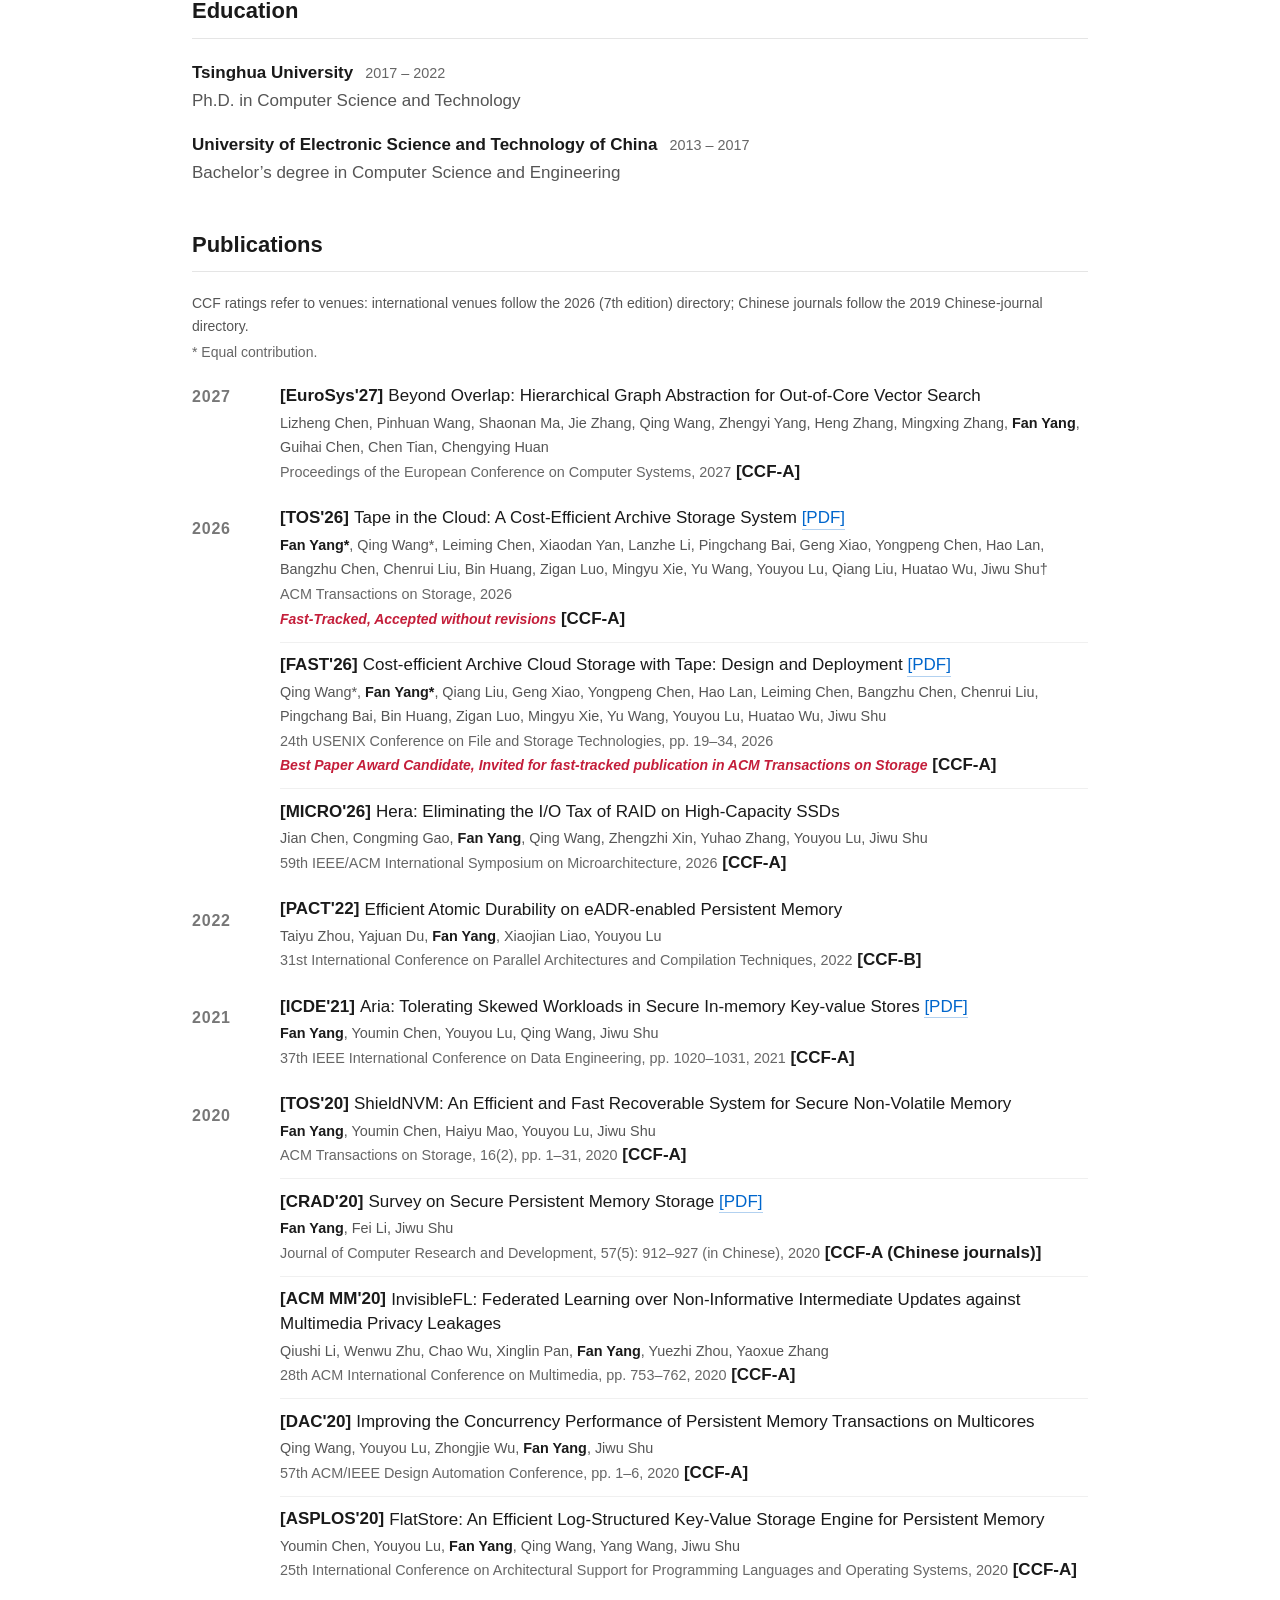
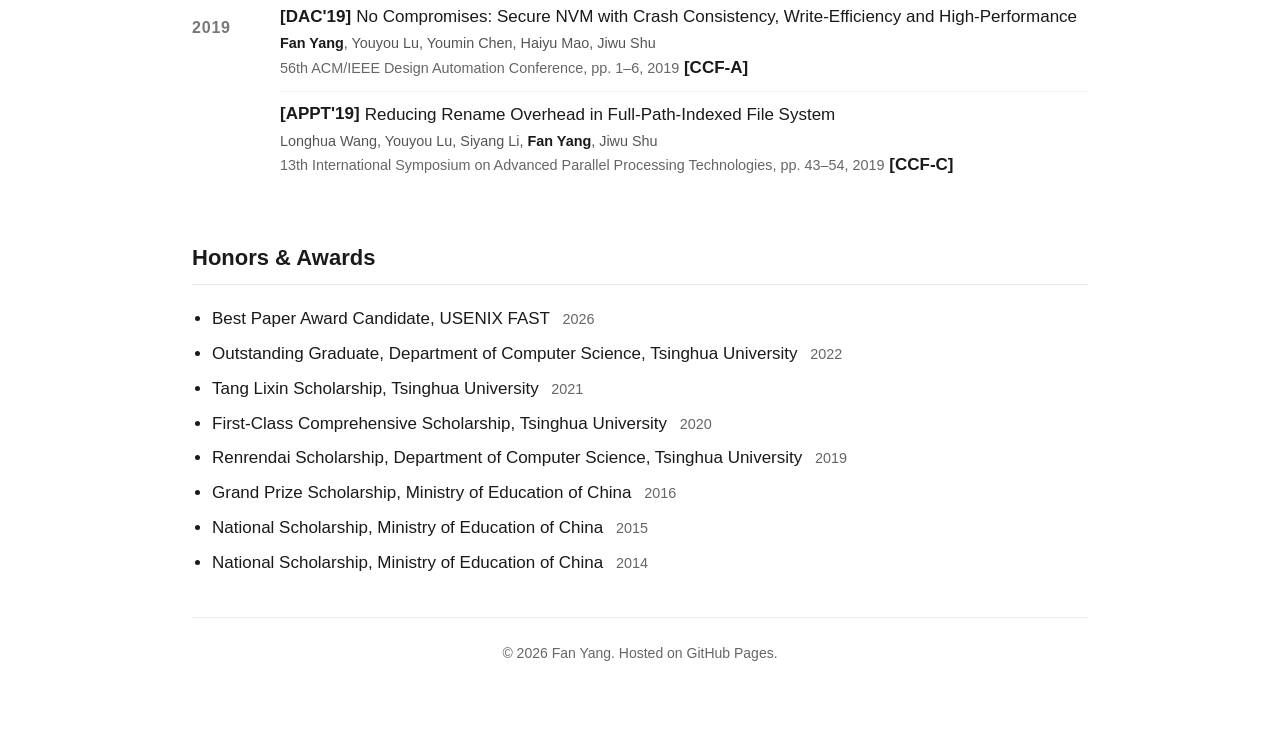
==== commit 163127b3: "x" ====
--- a/js_index.html
+++ b/js_index.html
@@ -35,7 +35,7 @@
       {"@type": "CollegeOrUniversity", "name": "University of Electronic Science and Technology of China"}
     ],
     "url": "https://yfrank1.github.io/",
-    "email": "mailto:yangf17@tsinghua.org.cn",
+    "email": "mailto:yanggffan@gmail.com",
     "sameAs": ["https://storage.cs.tsinghua.edu.cn/~yf/", "https://scholar.google.com/citations?user=eyyrEU0AAAAJ&hl=en"],
     "knowsAbout": ["distributed storage", "storage architecture", "storage I/O offload", "hardware–software co-design", "persistent memory", "KV cache", "memory pooling"]
   }
@@ -49,7 +49,7 @@
       <div class="info">
         <h1>Fan Yang <span class="name-zh" lang="zh-CN">杨帆</span></h1>
         <p>System Architect · Huawei Cloud Storage</p>
-        <p><a href="mailto:yangf17@tsinghua.org.cn" class="email-link">yangf17@tsinghua.org.cn</a></p>
+        <p><a href="mailto:yanggffan@gmail.com" class="email-link">yanggffan@gmail.com</a></p>
         <p class="profile-links">
           <a href="https://scholar.google.com/citations?user=eyyrEU0AAAAJ&amp;hl=en" target="_blank" rel="noopener noreferrer" class="blue-tag">Google Scholar</a>
         </p>
@@ -89,11 +89,11 @@
             and connect university research with practical storage challenges.</li>
         </ul>
         <figure class="work-architecture">
-          <a class="work-architecture-image" href="assets/huawei-work-architecture.png" target="_blank" rel="noopener" aria-label="View the storage architecture diagram at full size">
-            <img src="assets/huawei-work-architecture.svg" width="1800" height="980" loading="lazy" decoding="async"
+          <a class="work-architecture-image" href="assets/huawei-work-architecture.png?v=en-20261006" target="_blank" rel="noopener" aria-label="View the storage architecture diagram at full size">
+            <img src="assets/huawei-work-architecture.svg?v=en-20261006" width="1800" height="880" loading="lazy" decoding="async"
               alt="Huawei Cloud storage architecture: object, file, block, and KV services above a core software platform with persistent storage and distributed memory pools. The responsibility boundary covers the software platform and its collaboration with hardware and storage media." />
           </a>
-          <figcaption>Storage platform architecture and scope of responsibility. <a href="assets/huawei-work-architecture.png" class="blue-tag" target="_blank" rel="noopener">View full size</a></figcaption>
+          <figcaption>Storage platform architecture and scope of responsibility. <a href="assets/huawei-work-architecture.png?v=en-20261006" class="blue-tag" target="_blank" rel="noopener">View full size</a></figcaption>
         </figure>
       </section>
       <section id="education">
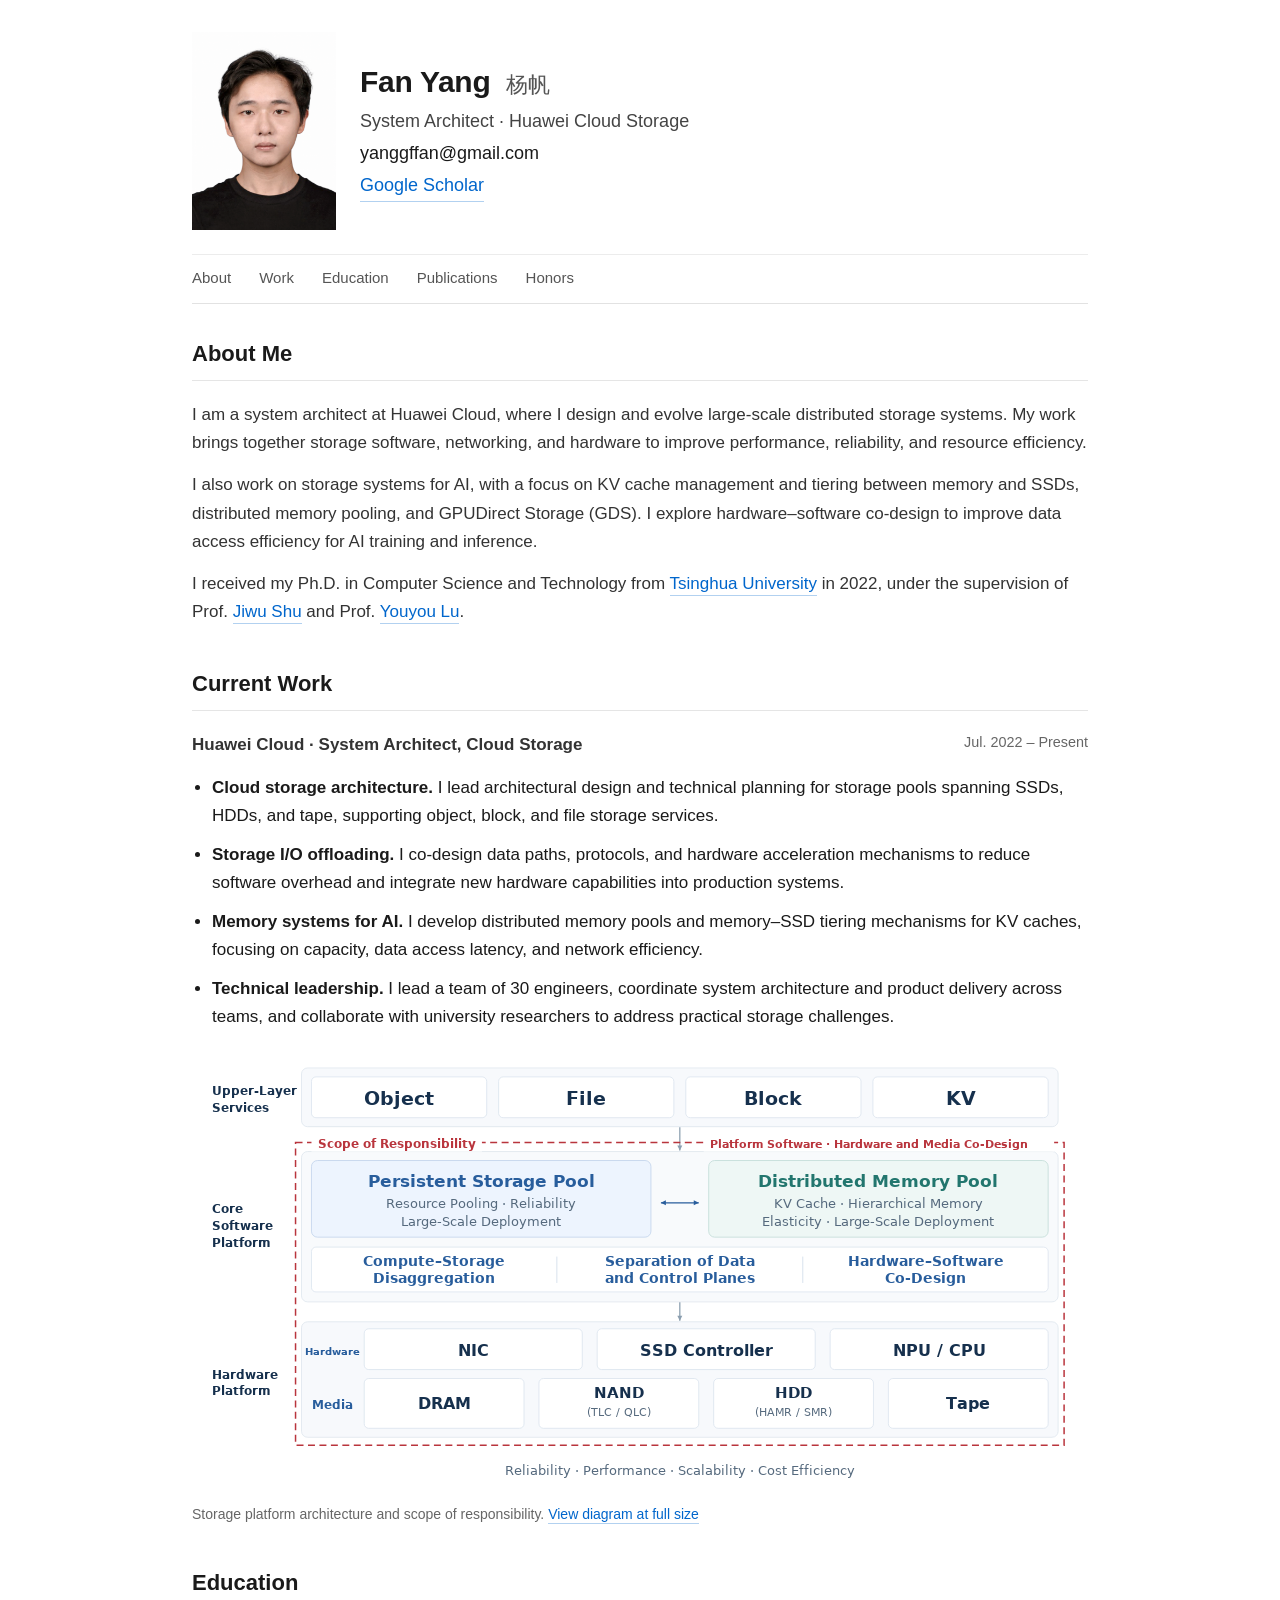
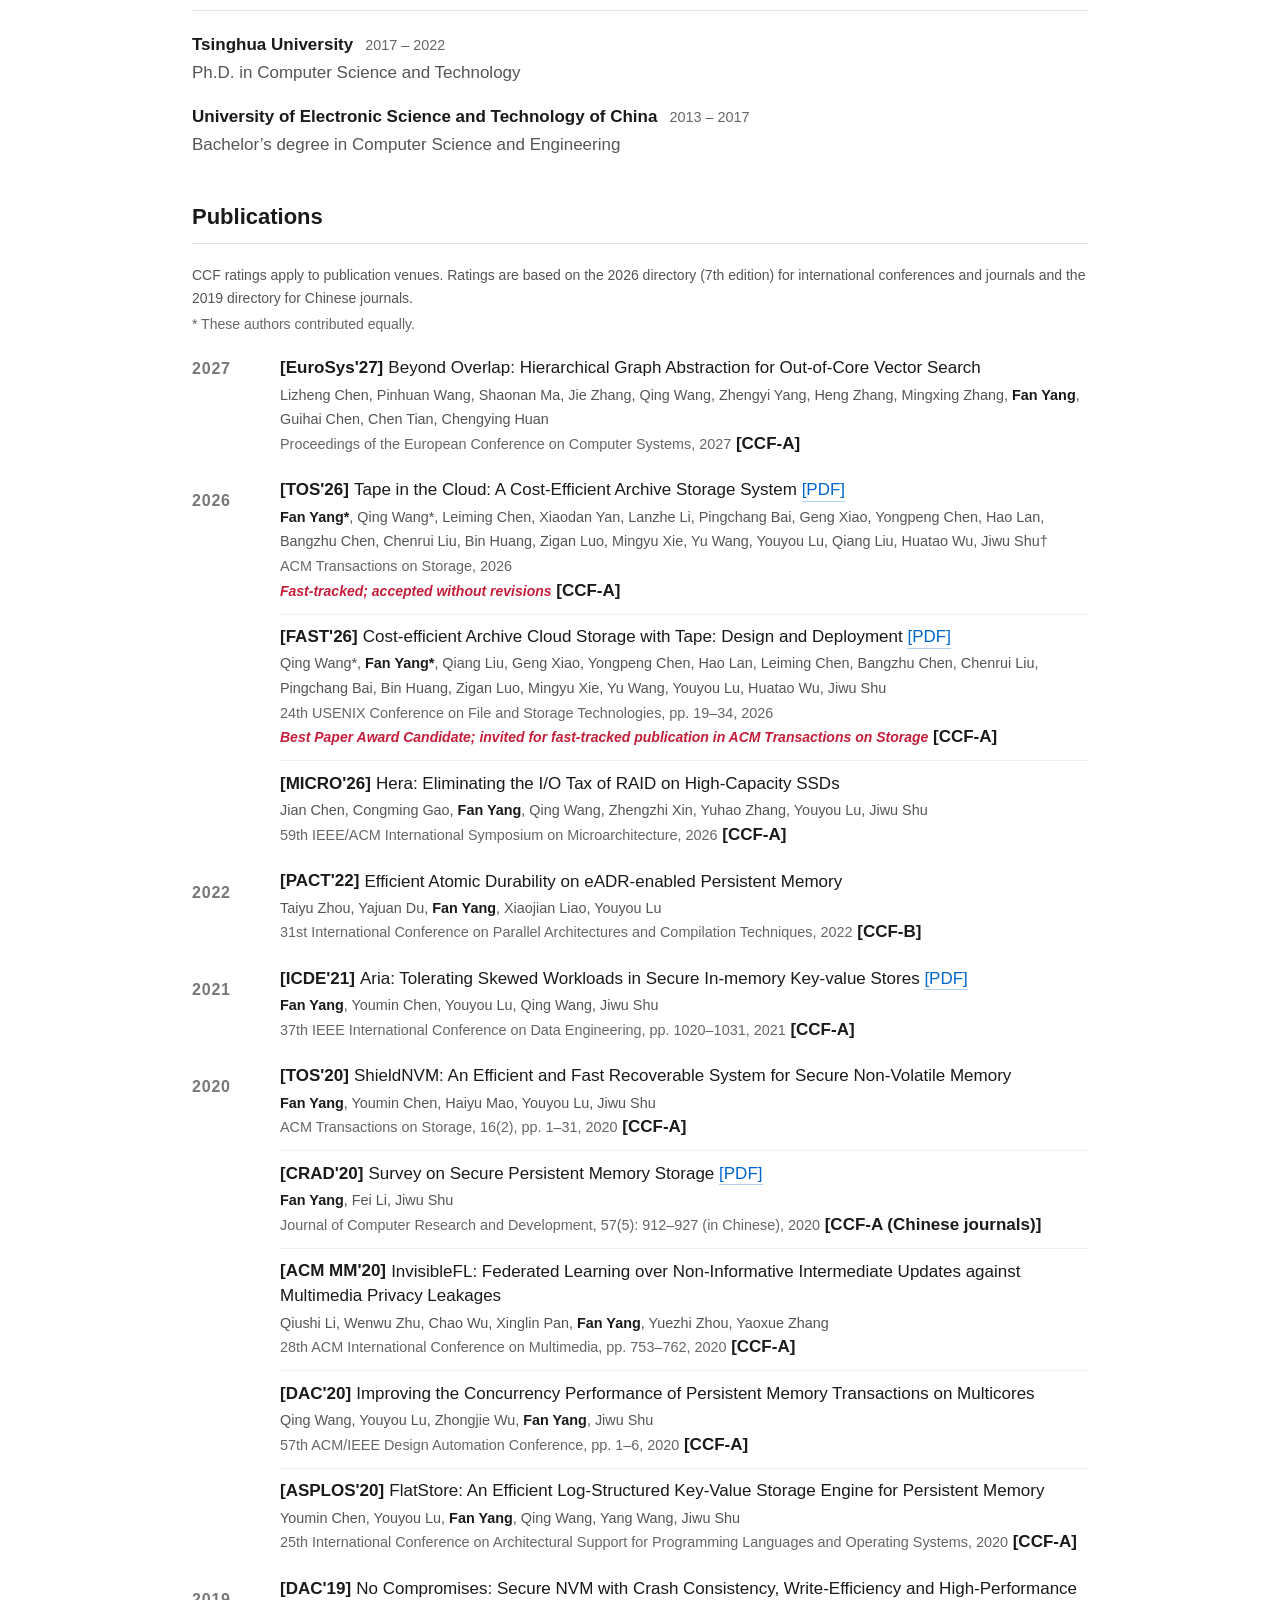
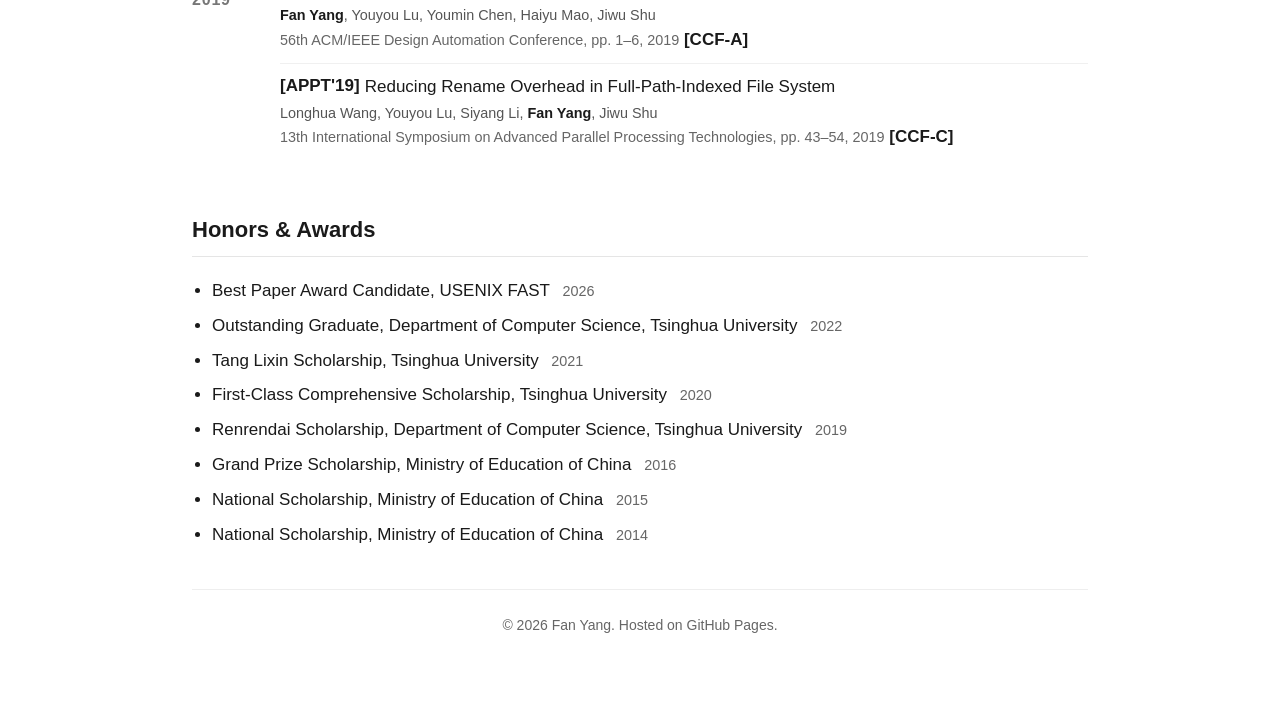
==== commit 07537b42: "x" ====
--- a/js_index.html
+++ b/js_index.html
@@ -5,18 +5,18 @@
   <meta name="viewport" content="width=device-width, initial-scale=1.0, viewport-fit=cover" />
   <meta name="theme-color" content="#ffffff" />
   <title>Fan Yang (杨帆) | yfrank1 | AI &amp; Cloud Storage</title>
-  <meta name="description" content="Fan Yang is a system architect at Huawei Cloud and a Tsinghua Ph.D., working on distributed storage, storage I/O offload, and memory systems for AI." />
+  <meta name="description" content="Fan Yang is a system architect at Huawei Cloud with a Ph.D. from Tsinghua University. His work focuses on distributed storage, storage I/O offloading, and memory systems for AI." />
   <meta name="keywords" content="Fan Yang, 杨帆, Huawei Cloud, Tsinghua University, distributed storage, storage architecture, I/O offload, persistent memory, KV cache" />
   <meta name="author" content="Fan Yang" />
   <link rel="canonical" href="https://yfrank1.github.io/" />
   <meta property="og:type" content="website" />
   <meta property="og:url" content="https://yfrank1.github.io/" />
   <meta property="og:title" content="Fan Yang (杨帆) | yfrank1 | AI &amp; Cloud Storage" />
-  <meta property="og:description" content="System architect at Huawei Cloud. Distributed storage, hardware–software co-design, and memory systems for AI." />
+  <meta property="og:description" content="Fan Yang is a system architect at Huawei Cloud specializing in distributed storage, hardware–software co-design, and memory systems for AI." />
   <meta property="og:locale" content="en_US" />
   <meta name="twitter:card" content="summary" />
   <meta name="twitter:title" content="Fan Yang (杨帆) | yfrank1 | AI &amp; Cloud Storage" />
-  <meta name="twitter:description" content="System architect at Huawei Cloud. Distributed storage, hardware–software co-design, and memory systems for AI." />
+  <meta name="twitter:description" content="Fan Yang is a system architect at Huawei Cloud specializing in distributed storage, hardware–software co-design, and memory systems for AI." />
   <link rel="icon" href="assets/yf-white.png" type="image/png" />
     <link rel="stylesheet" href="style.css?v=work-architecture-1" />
   <script type="application/ld+json">
@@ -65,35 +65,35 @@
     <main id="main">
       <section id="about">
         <h2>About Me</h2>
-        <p>I am a system architect at Huawei Cloud Storage,
-          where I work on the architecture and evolution of large-scale distributed storage systems.
-          My work connects storage software, networks, and hardware to improve performance, reliability, and resource efficiency.</p>
-        <p>My current focus also includes storage systems for AI, including KV cache management and tiering across memory and SSDs,
-          distributed memory pooling, and GPU-direct storage (GDS). I explore hardware–software co-design
+        <p>I am a system architect at Huawei Cloud,
+          where I design and evolve large-scale distributed storage systems.
+          My work brings together storage software, networking, and hardware to improve performance, reliability, and resource efficiency.</p>
+        <p>I also work on storage systems for AI, with a focus on KV cache management and tiering between memory and SSDs,
+          distributed memory pooling, and GPUDirect Storage (GDS). I explore hardware–software co-design
           to improve data access efficiency for AI training and inference.</p>
         <p>I received my Ph.D. in Computer Science and Technology from <a href="https://www.tsinghua.edu.cn/en/" class="blue-tag">Tsinghua University</a>
-          in 2022, advised by Prof. <a href="https://storage.cs.tsinghua.edu.cn/~jiwu-shu/" class="blue-tag">Jiwu Shu</a>
+          in 2022, under the supervision of Prof. <a href="https://storage.cs.tsinghua.edu.cn/~jiwu-shu/" class="blue-tag">Jiwu Shu</a>
           and Prof. <a href="https://storage.cs.tsinghua.edu.cn/~lu/" class="blue-tag">Youyou Lu</a>.</p>
       </section>
       <section id="work">
         <h2>Current Work</h2>
         <p class="experience-heading"><strong>Huawei Cloud · System Architect, Cloud Storage</strong><span class="period">Jul. 2022 – Present</span></p>
         <ul class="work-list">
-          <li><strong>Cloud storage architecture.</strong> Lead storage-pool architecture and technical planning across SSDs, HDDs, and tape,
+          <li><strong>Cloud storage architecture.</strong> I lead architectural design and technical planning for storage pools spanning SSDs, HDDs, and tape,
             supporting object, block, and file storage services.</li>
-          <li><strong>Storage I/O offload.</strong> Co-design data paths, protocols, and hardware acceleration to reduce software overhead
-            and bring new hardware capabilities into production systems.</li>
-          <li><strong>Memory systems for AI.</strong> Develop distributed memory pools and memory–SSD tiering for KV caches,
+          <li><strong>Storage I/O offloading.</strong> I co-design data paths, protocols, and hardware acceleration mechanisms to reduce software overhead
+            and integrate new hardware capabilities into production systems.</li>
+          <li><strong>Memory systems for AI.</strong> I develop distributed memory pools and memory–SSD tiering mechanisms for KV caches,
             focusing on capacity, data access latency, and network efficiency.</li>
-          <li><strong>Technical leadership.</strong> Lead a team of 30 engineers, coordinate architecture and product delivery across teams,
-            and connect university research with practical storage challenges.</li>
+          <li><strong>Technical leadership.</strong> I lead a team of 30 engineers, coordinate system architecture and product delivery across teams,
+            and collaborate with university researchers to address practical storage challenges.</li>
         </ul>
         <figure class="work-architecture">
-          <a class="work-architecture-image" href="assets/huawei-work-architecture.png?v=en-20261006" target="_blank" rel="noopener" aria-label="View the storage architecture diagram at full size">
-            <img src="assets/huawei-work-architecture.svg?v=en-20261006" width="1800" height="880" loading="lazy" decoding="async"
-              alt="Huawei Cloud storage architecture: object, file, block, and KV services above a core software platform with persistent storage and distributed memory pools. The responsibility boundary covers the software platform and its collaboration with hardware and storage media." />
+          <a class="work-architecture-image" href="assets/huawei-work-architecture.png?v=en-20261007" target="_blank" rel="noopener" aria-label="View the storage architecture diagram at full size">
+            <img src="assets/huawei-work-architecture.svg?v=en-20261007" width="1800" height="880" loading="lazy" decoding="async"
+              alt="Architecture for object, file, block, and KV services, built on a core software platform with persistent storage and distributed memory pools. The dashed boundary highlights my responsibilities for platform software and co-design across software, hardware, and storage media." />
           </a>
-          <figcaption>Storage platform architecture and scope of responsibility. <a href="assets/huawei-work-architecture.png?v=en-20261006" class="blue-tag" target="_blank" rel="noopener">View full size</a></figcaption>
+          <figcaption>Storage platform architecture and scope of responsibility. <a href="assets/huawei-work-architecture.png?v=en-20261007" class="blue-tag" target="_blank" rel="noopener">View diagram at full size</a></figcaption>
         </figure>
       </section>
       <section id="education">
@@ -107,12 +107,12 @@
       </section>
       <section id="publications">
         <h2>Publications</h2>
-        <p class="ccf-basis">CCF ratings refer to venues: international venues follow the 2026 (7th edition) directory; Chinese journals follow the 2019 Chinese-journal directory.</p>
-        <p class="publication-note">* Equal contribution.</p>
+        <p class="ccf-basis">CCF ratings apply to publication venues. Ratings are based on the 2026 directory (7th edition) for international conferences and journals and the 2019 directory for Chinese journals.</p>
+        <p class="publication-note">* These authors contributed equally.</p>
         <div id="paper-list" data-state="loading">
           <p class="paper-list-loading">Loading publications…</p>
         </div>
-        <noscript><p>Visit my <a href="https://storage.cs.tsinghua.edu.cn/~yf/">Tsinghua profile</a> for the publication list.</p></noscript>
+        <noscript><p>Visit my <a href="https://storage.cs.tsinghua.edu.cn/~yf/">Tsinghua profile</a> to view my publications.</p></noscript>
       </section>
       <section id="awards">
         <h2>Honors &amp; Awards</h2>
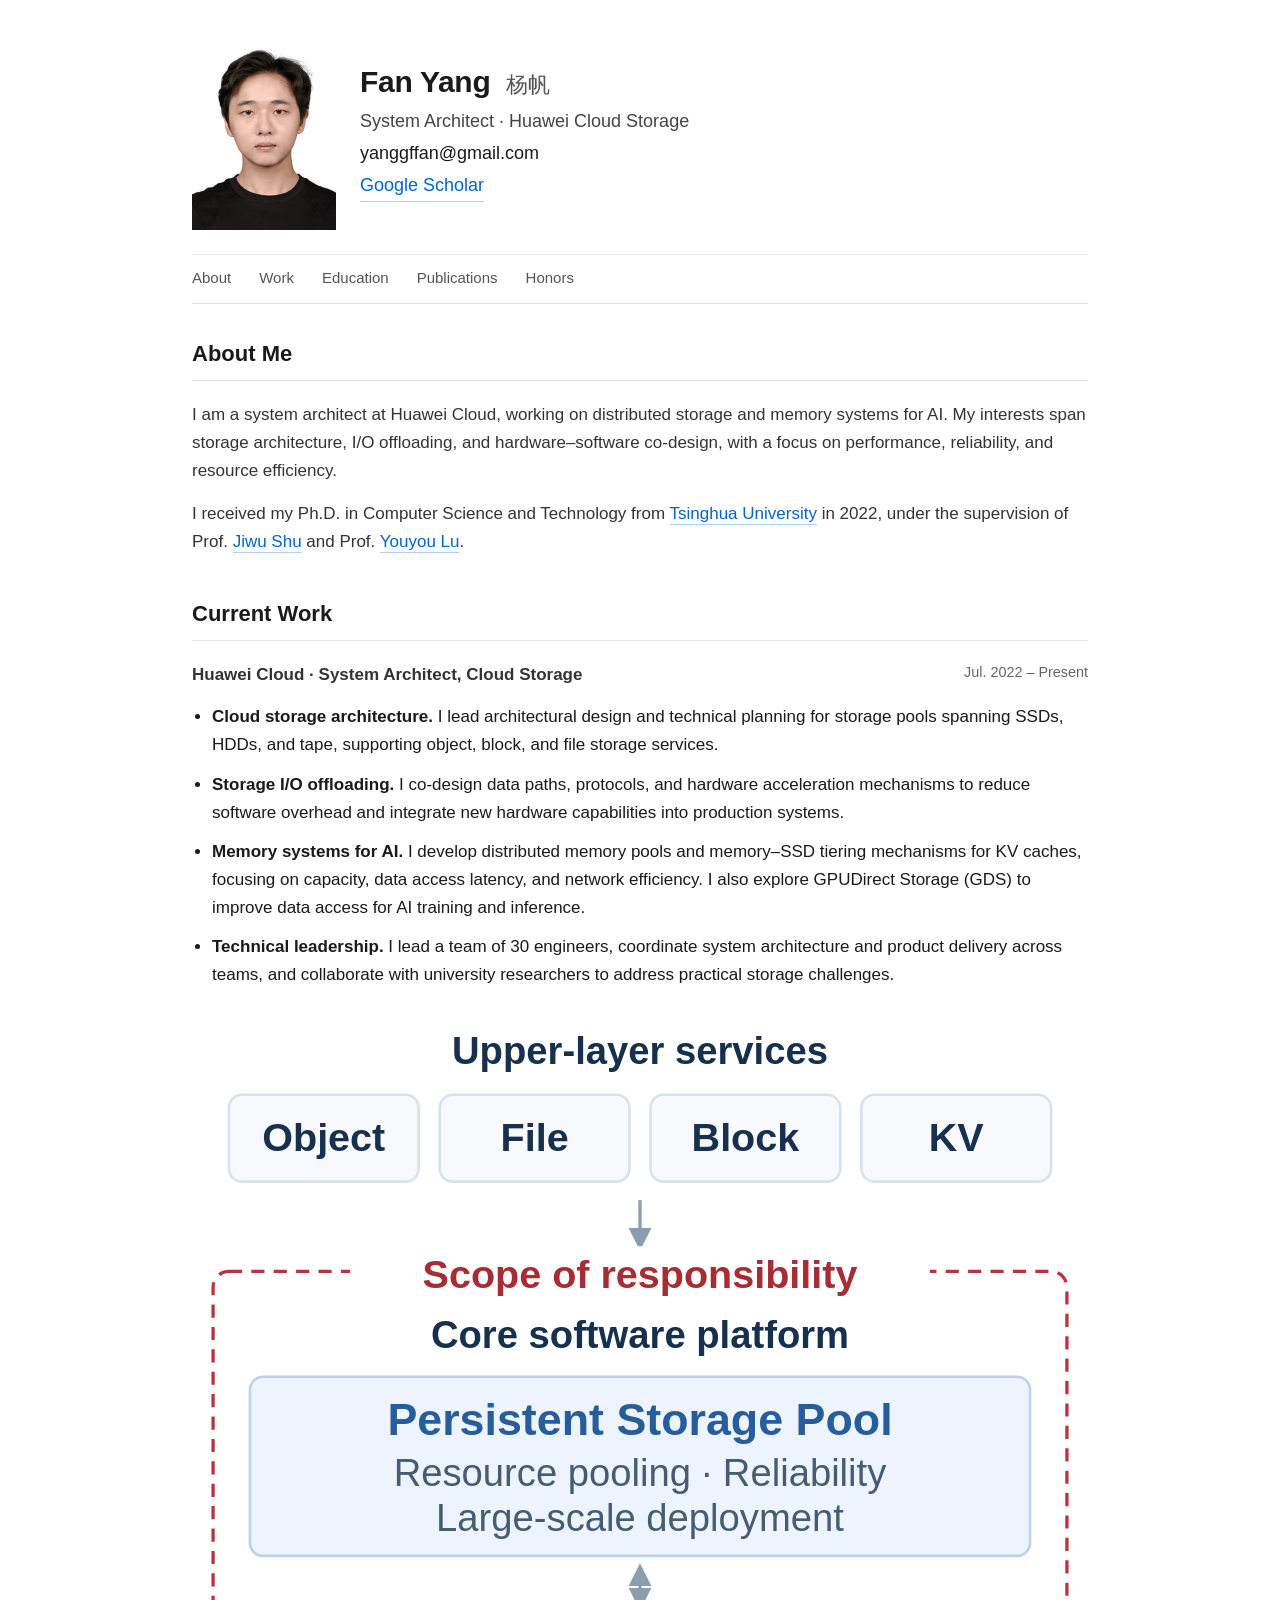
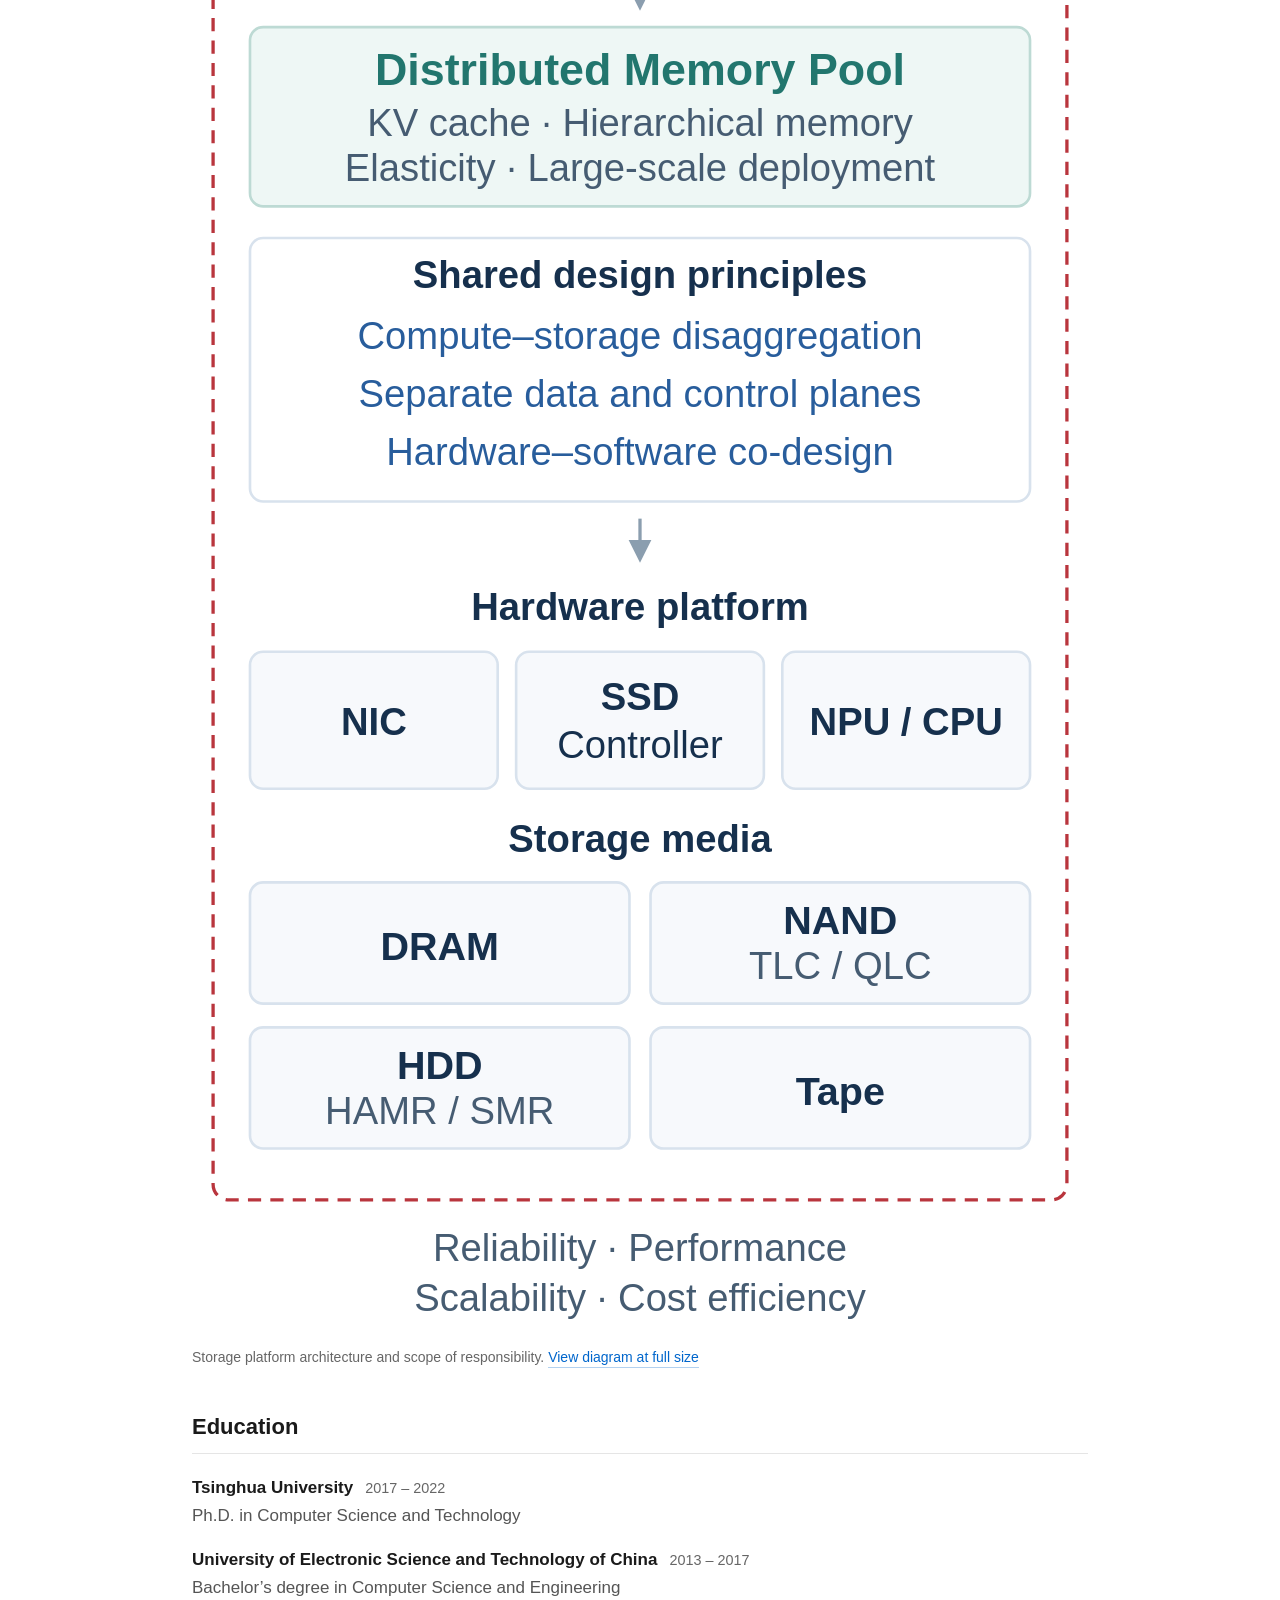
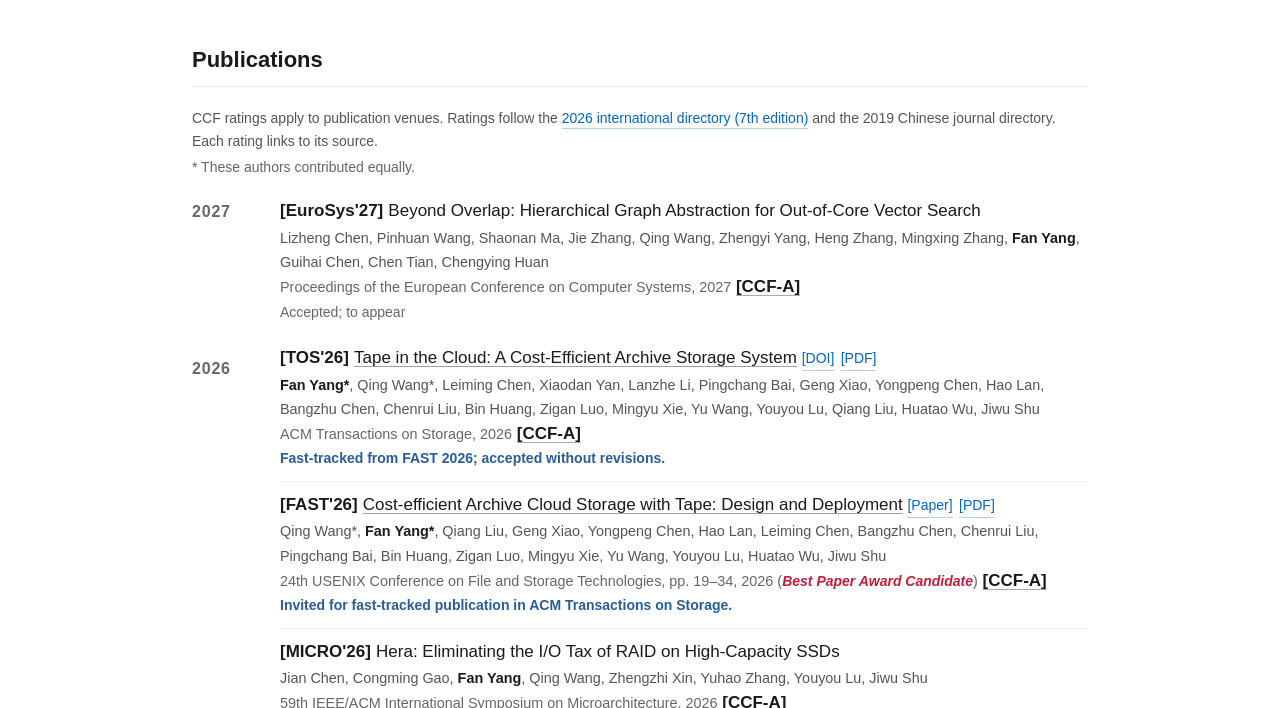
==== commit 0de1b8a0: "Initial website" ====
--- a/js_index.html
+++ b/js_index.html
@@ -13,12 +13,20 @@
   <meta property="og:url" content="https://yfrank1.github.io/" />
   <meta property="og:title" content="Fan Yang (杨帆) | yfrank1 | AI &amp; Cloud Storage" />
   <meta property="og:description" content="Fan Yang is a system architect at Huawei Cloud specializing in distributed storage, hardware–software co-design, and memory systems for AI." />
+  <meta property="og:image" content="https://yfrank1.github.io/assets/social-card.png" />
+  <meta property="og:image:type" content="image/png" />
+  <meta property="og:image:width" content="1200" />
+  <meta property="og:image:height" content="630" />
+  <meta property="og:image:alt" content="Fan Yang — AI &amp; Cloud Storage" />
   <meta property="og:locale" content="en_US" />
-  <meta name="twitter:card" content="summary" />
+  <meta name="twitter:card" content="summary_large_image" />
   <meta name="twitter:title" content="Fan Yang (杨帆) | yfrank1 | AI &amp; Cloud Storage" />
   <meta name="twitter:description" content="Fan Yang is a system architect at Huawei Cloud specializing in distributed storage, hardware–software co-design, and memory systems for AI." />
-  <link rel="icon" href="assets/yf-white.png" type="image/png" />
-    <link rel="stylesheet" href="style.css?v=work-architecture-1" />
+  <meta name="twitter:image" content="https://yfrank1.github.io/assets/social-card.png" />
+  <meta name="twitter:image:alt" content="Fan Yang — AI &amp; Cloud Storage" />
+  <link rel="icon" href="assets/favicon.svg" type="image/svg+xml" />
+  <link rel="icon" href="assets/favicon-48.png" type="image/png" sizes="48x48" />
+  <link rel="stylesheet" href="style.css?v=20261011" />
   <script type="application/ld+json">
   {
     "@context": "https://schema.org",
@@ -35,6 +43,7 @@
       {"@type": "CollegeOrUniversity", "name": "University of Electronic Science and Technology of China"}
     ],
     "url": "https://yfrank1.github.io/",
+    "image": "https://yfrank1.github.io/assets/yf-portrait-432.webp",
     "email": "mailto:yanggffan@gmail.com",
     "sameAs": ["https://storage.cs.tsinghua.edu.cn/~yf/", "https://scholar.google.com/citations?user=eyyrEU0AAAAJ&hl=en"],
     "knowsAbout": ["distributed storage", "storage architecture", "storage I/O offload", "hardware–software co-design", "persistent memory", "KV cache", "memory pooling"]
@@ -45,7 +54,9 @@
   <a class="skip-link" href="#main">Skip to content</a>
   <div class="page-wrap">
     <header class="header-flex">
-      <img src="assets/yf-white.png" alt="Fan Yang" class="profile-portrait" width="1071" height="1469" fetchpriority="high" />
+      <img src="assets/yf-portrait-288.webp" srcset="assets/yf-portrait-288.webp 288w, assets/yf-portrait-432.webp 432w"
+        sizes="(max-width: 567px) 88px, (min-width: 768px) 144px, 112px"
+        alt="Fan Yang" class="profile-portrait" width="288" height="395" fetchpriority="high" />
       <div class="info">
         <h1>Fan Yang <span class="name-zh" lang="zh-CN">杨帆</span></h1>
         <p>System Architect · Huawei Cloud Storage</p>
@@ -65,12 +76,9 @@
     <main id="main">
       <section id="about">
         <h2>About Me</h2>
-        <p>I am a system architect at Huawei Cloud,
-          where I design and evolve large-scale distributed storage systems.
-          My work brings together storage software, networking, and hardware to improve performance, reliability, and resource efficiency.</p>
-        <p>I also work on storage systems for AI, with a focus on KV cache management and tiering between memory and SSDs,
-          distributed memory pooling, and GPUDirect Storage (GDS). I explore hardware–software co-design
-          to improve data access efficiency for AI training and inference.</p>
+        <p>I am a system architect at Huawei Cloud, working on distributed storage and memory systems for AI.
+          My interests span storage architecture, I/O offloading, and hardware–software co-design,
+          with a focus on performance, reliability, and resource efficiency.</p>
         <p>I received my Ph.D. in Computer Science and Technology from <a href="https://www.tsinghua.edu.cn/en/" class="blue-tag">Tsinghua University</a>
           in 2022, under the supervision of Prof. <a href="https://storage.cs.tsinghua.edu.cn/~jiwu-shu/" class="blue-tag">Jiwu Shu</a>
           and Prof. <a href="https://storage.cs.tsinghua.edu.cn/~lu/" class="blue-tag">Youyou Lu</a>.</p>
@@ -84,14 +92,18 @@
           <li><strong>Storage I/O offloading.</strong> I co-design data paths, protocols, and hardware acceleration mechanisms to reduce software overhead
             and integrate new hardware capabilities into production systems.</li>
           <li><strong>Memory systems for AI.</strong> I develop distributed memory pools and memory–SSD tiering mechanisms for KV caches,
-            focusing on capacity, data access latency, and network efficiency.</li>
+            focusing on capacity, data access latency, and network efficiency. I also explore GPUDirect Storage (GDS)
+            to improve data access for AI training and inference.</li>
           <li><strong>Technical leadership.</strong> I lead a team of 30 engineers, coordinate system architecture and product delivery across teams,
             and collaborate with university researchers to address practical storage challenges.</li>
         </ul>
         <figure class="work-architecture">
           <a class="work-architecture-image" href="assets/huawei-work-architecture.png?v=en-20261007" target="_blank" rel="noopener" aria-label="View the storage architecture diagram at full size">
-            <img src="assets/huawei-work-architecture.svg?v=en-20261007" width="1800" height="880" loading="lazy" decoding="async"
-              alt="Architecture for object, file, block, and KV services, built on a core software platform with persistent storage and distributed memory pools. The dashed boundary highlights my responsibilities for platform software and co-design across software, hardware, and storage media." />
+            <picture>
+              <source media="(max-width: 567px)" srcset="assets/huawei-work-architecture-mobile.svg" width="680" height="1460" />
+              <img src="assets/huawei-work-architecture.svg?v=en-20261007" width="1800" height="880" loading="lazy" decoding="async"
+                alt="Architecture for object, file, block, and KV services, built on a core software platform with persistent storage and distributed memory pools. The dashed boundary highlights my responsibilities for platform software and co-design across software, hardware, and storage media." />
+            </picture>
           </a>
           <figcaption>Storage platform architecture and scope of responsibility. <a href="assets/huawei-work-architecture.png?v=en-20261007" class="blue-tag" target="_blank" rel="noopener">View diagram at full size</a></figcaption>
         </figure>
@@ -107,7 +119,8 @@
       </section>
       <section id="publications">
         <h2>Publications</h2>
-        <p class="ccf-basis">CCF ratings apply to publication venues. Ratings are based on the 2026 directory (7th edition) for international conferences and journals and the 2019 directory for Chinese journals.</p>
+        <p class="ccf-basis">CCF ratings apply to publication venues. Ratings follow the <a href="https://www.ccf.org.cn/Academic_Evaluation/By_category/" class="blue-tag">2026 international directory (7th edition)</a>
+          and the 2019 Chinese journal directory. Each rating links to its source.</p>
         <p class="publication-note">* These authors contributed equally.</p>
         <div id="paper-list" data-state="loading">
           <p class="paper-list-loading">Loading publications…</p>
--- a/style.css
+++ b/style.css
@@ -201,36 +201,6 @@
   margin-bottom: 0;
 }
 
-/* Research：嵌套列表保持紧凑，但使用合理间距值 */
-#research p + ul {
-  margin-top: 0.3em;
-}
-#research p:has(+ ul) {
-  margin-bottom: 0.35em;
-}
-#research ul + p {
-  margin-top: 1em;
-}
-#research ul {
-  margin-top: 0.3em;
-  margin-bottom: 0.5em;
-  padding-left: 1.2rem;
-}
-#research > ul > li {
-  margin-bottom: 0.4em;
-}
-#research ul ul {
-  margin-top: 0.2em;
-  margin-bottom: 0;
-  padding-left: 1rem;
-}
-#research li li {
-  margin-bottom: 0.2em;
-}
-#research li li:last-child {
-  margin-bottom: 0;
-}
-
 /* ===== 链接 ===== */
 a {
   text-decoration: none;
@@ -264,54 +234,6 @@
   color: #1f77b4;
 }
 
-/* ===== Services 区块 ===== */
-#services .service-label {
-  margin: 0 0 0.4em 0;
-  font-size: 1rem;
-  color: #333;
-}
-
-/* 第二个及之后的分组标签，加顶部间距与前组分开 */
-#services .service-list + .service-label {
-  margin-top: 1.25rem;
-}
-
-@media (min-width: 768px) {
-  #services .service-label {
-    font-size: 1.0625rem;
-  }
-}
-
-#services .service-list {
-  margin: 0 0 1.25rem 0;
-  padding-left: 1.25rem;
-}
-
-#services .service-list li {
-  margin-bottom: 0.4em;
-  font-size: 1rem;
-  color: #333;
-}
-
-@media (min-width: 768px) {
-  #services .service-list li {
-    font-size: 1.0625rem;
-  }
-}
-
-#services .service-content {
-  margin: 0 0 0 1.25rem;
-  padding-left: 0;
-  font-size: 1rem;
-  color: #333;
-}
-
-@media (min-width: 768px) {
-  #services .service-content {
-    font-size: 1.0625rem;
-  }
-}
-
 /* ===== 论文与奖项 ===== */
 #paper-list {
   display: grid;
@@ -333,6 +255,30 @@
 
 .paper-title {
   font-weight: 500;
+}
+
+a.paper-title {
+  text-decoration: underline;
+  text-decoration-color: #a0a0a0;
+  text-underline-offset: 0.15em;
+  text-decoration-thickness: 1px;
+  border-bottom: 0;
+}
+
+a.paper-title:hover {
+  text-decoration-color: currentColor;
+}
+
+.paper-resources {
+  display: inline-flex;
+  flex-wrap: wrap;
+  gap: 0.25rem 0.4rem;
+  vertical-align: baseline;
+}
+
+.paper-resource {
+  font-size: 0.875rem;
+  white-space: nowrap;
 }
 
 .paper-venue-tag {
@@ -396,7 +342,7 @@
   padding-top: 0.65rem;
   font-size: 1rem;
   font-weight: 600;
-  color: #777;
+  color: #666;
   letter-spacing: 0.05em;
   text-transform: uppercase;
 }
@@ -412,7 +358,7 @@
 /* paper list 加载/错误状态 */
 .paper-list-loading,
 .paper-list-error {
-  color: #888;
+  color: #666;
   font-style: italic;
 }
 
@@ -431,7 +377,7 @@
   color: #666;
 }
 
-/* ===== Awards 列表：与 Services 节奏一致 ===== */
+/* ===== Awards 列表 ===== */
 #awards ul {
   margin-top: 0.25em;
   margin-bottom: 0;
@@ -531,6 +477,7 @@
 .work-list li { margin-bottom: 0.65em; }
 .work-architecture { margin: 1.5rem 0 0; }
 .work-architecture-image { display: block; padding: 0; border: 0; }
+.work-architecture picture { display: block; }
 .work-architecture img { display: block; width: 100%; height: auto; }
 .work-architecture figcaption { margin-top: 0.6rem; color: #666; font-size: 0.875rem; line-height: 1.6; }
 .education-list { list-style: none; padding: 0; }
@@ -538,12 +485,14 @@
 .education-list .period { display: inline-block; margin-left: 0.75rem; }
 .education-detail { display: block; color: #555; }
 .publication-note, .paper-note { font-size: 0.875rem; color: #666; }
+.paper-note-highlight { color: #285d9c; font-weight: 600; }
 .publication-note { margin-top: -0.5rem; margin-bottom: 1.25rem; }
 .honor-year { display: inline-block; color: #666; font-size: 0.9rem; margin-left: 0.5rem; }
 .paper-list-loading, .paper-list-error { grid-column: 1 / -1; }
 @media (max-width: 567px) {
   .profile-links { justify-content: center; }
   .section-nav a { padding: 0.35rem 0; }
+  .work-architecture img { aspect-ratio: 680 / 1460; }
   .education-list .period { display: block; margin-left: 0; }
   section { scroll-margin-top: 7rem; }
 }
@@ -559,4 +508,6 @@
 }
 
 .ccf-rating { font-weight: 600; }
+a.ccf-rating { text-decoration: underline; text-decoration-color: #aaa; text-underline-offset: 0.15em; border-bottom: 0; }
+a.ccf-rating:hover { text-decoration-color: currentColor; }
 .ccf-basis { font-size: 0.875rem; color: #555; line-height: 1.6; }
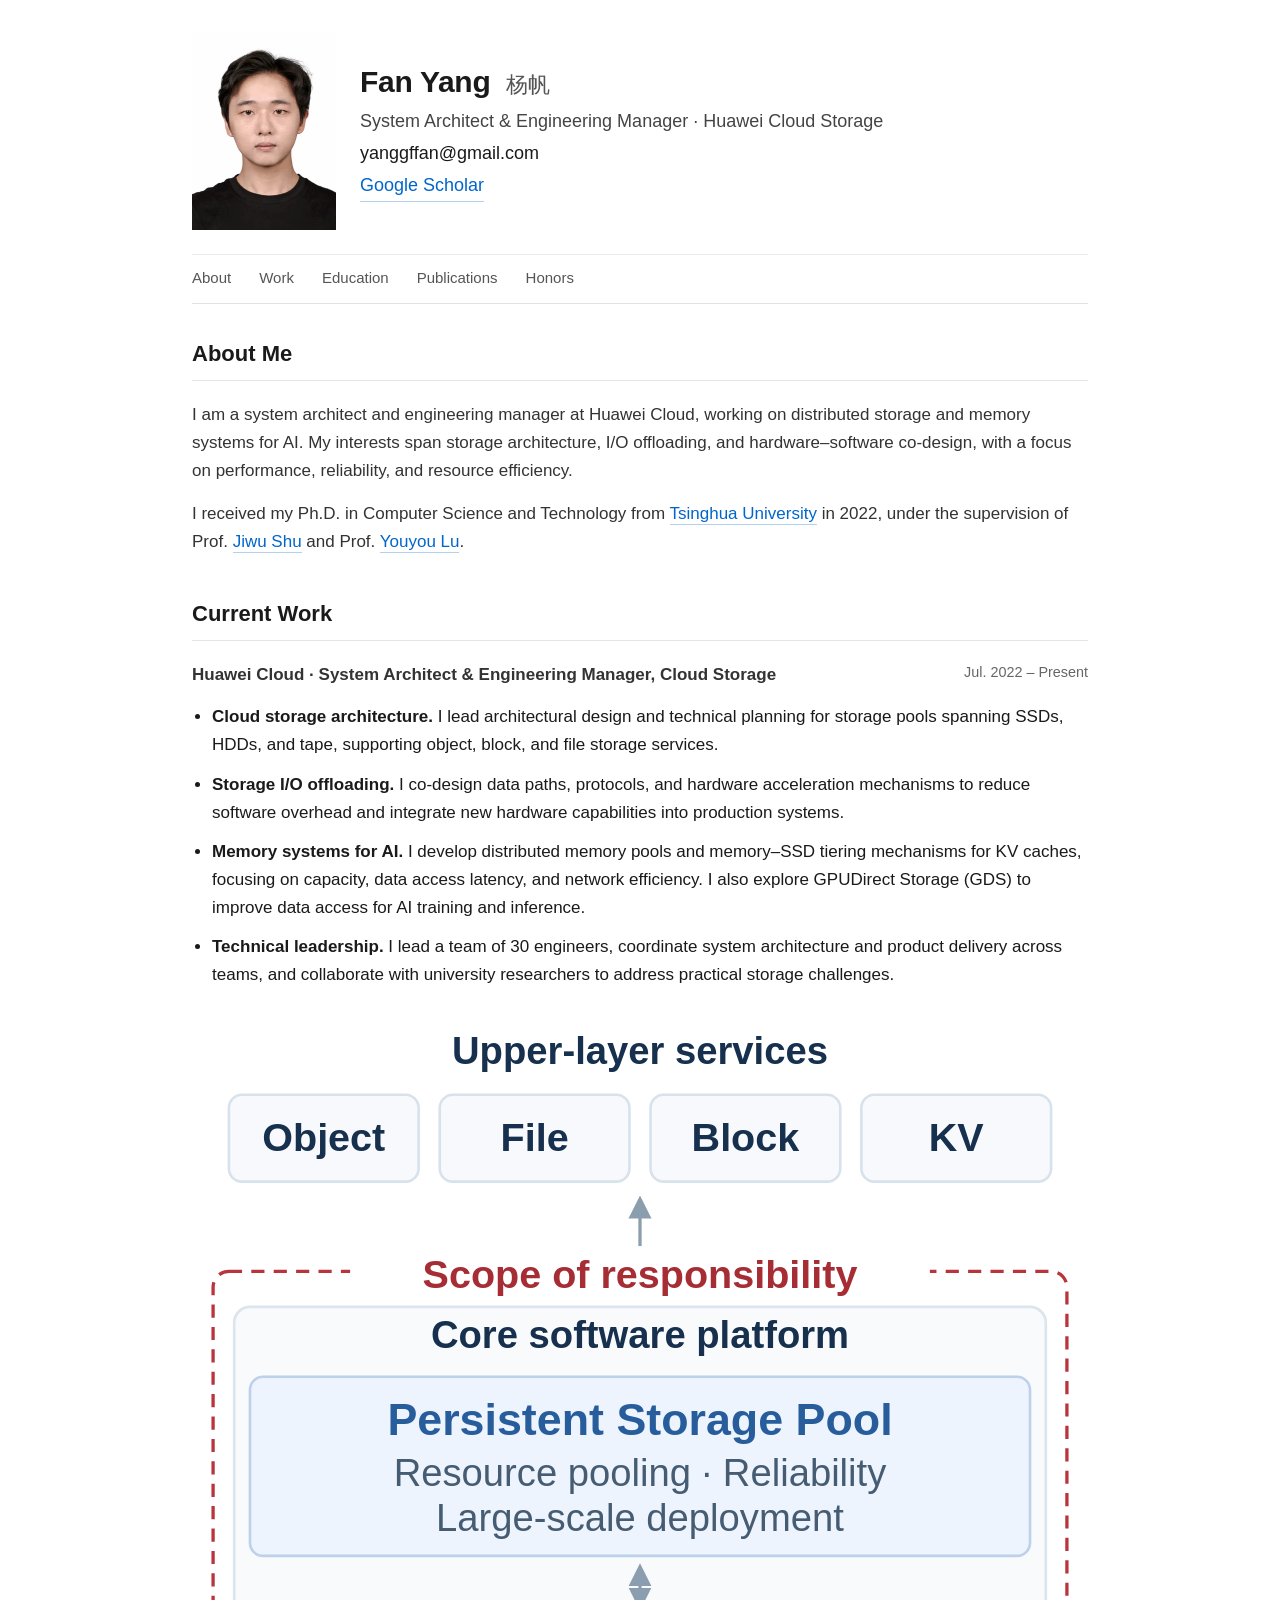
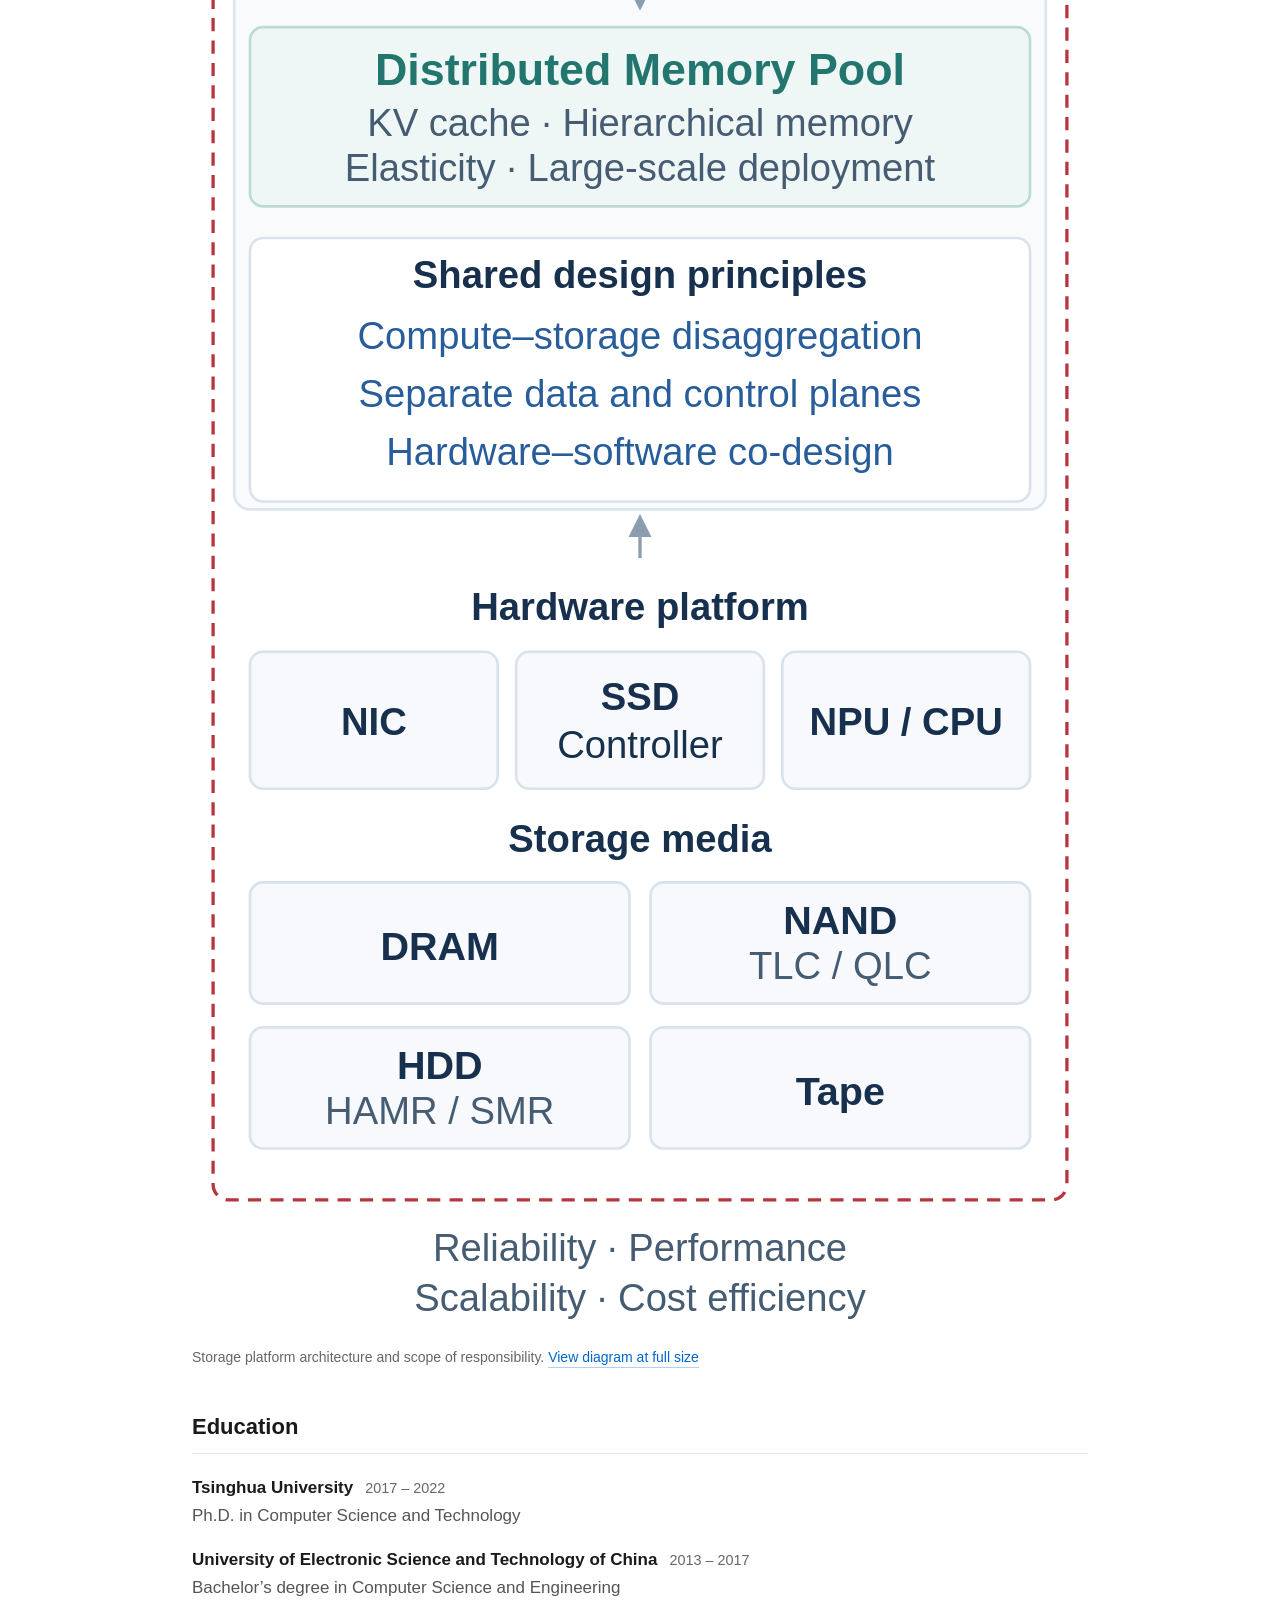
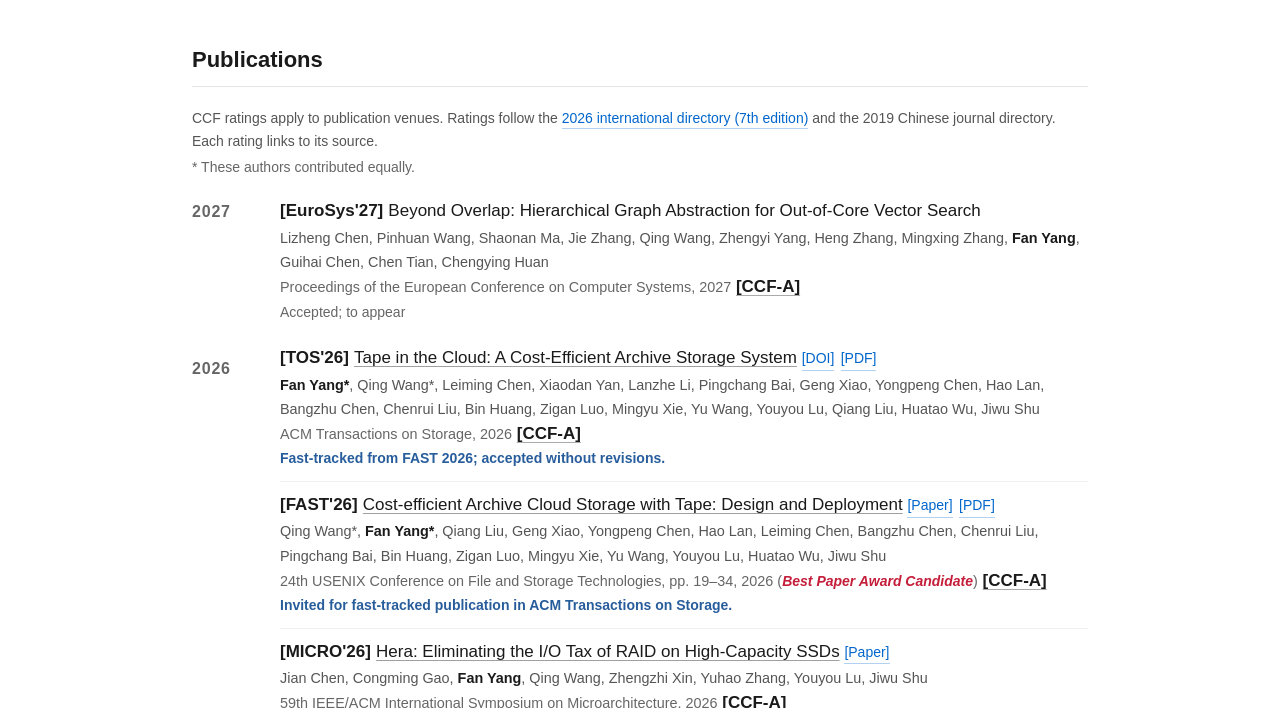
==== commit 527884fa: "Add engineering manager role and correct architecture support arrows" ====
--- a/js_index.html
+++ b/js_index.html
@@ -5,15 +5,15 @@
   <meta name="viewport" content="width=device-width, initial-scale=1.0, viewport-fit=cover" />
   <meta name="theme-color" content="#ffffff" />
   <title>Fan Yang (杨帆) | yfrank1 | AI &amp; Cloud Storage</title>
-  <meta name="description" content="Fan Yang is a system architect at Huawei Cloud with a Ph.D. from Tsinghua University. His work focuses on distributed storage, storage I/O offloading, and memory systems for AI." />
+  <meta name="description" content="Fan Yang is a system architect and engineering manager at Huawei Cloud with a Ph.D. from Tsinghua University. His work focuses on distributed storage, storage I/O offloading, and memory systems for AI." />
   <meta name="keywords" content="Fan Yang, 杨帆, Huawei Cloud, Tsinghua University, distributed storage, storage architecture, I/O offload, persistent memory, KV cache" />
   <meta name="author" content="Fan Yang" />
   <link rel="canonical" href="https://yfrank1.github.io/" />
   <meta property="og:type" content="website" />
   <meta property="og:url" content="https://yfrank1.github.io/" />
   <meta property="og:title" content="Fan Yang (杨帆) | yfrank1 | AI &amp; Cloud Storage" />
-  <meta property="og:description" content="Fan Yang is a system architect at Huawei Cloud specializing in distributed storage, hardware–software co-design, and memory systems for AI." />
-  <meta property="og:image" content="https://yfrank1.github.io/assets/social-card.png" />
+  <meta property="og:description" content="Fan Yang is a system architect and engineering manager at Huawei Cloud specializing in distributed storage, hardware–software co-design, and memory systems for AI." />
+  <meta property="og:image" content="https://yfrank1.github.io/assets/social-card.png?v=20261113" />
   <meta property="og:image:type" content="image/png" />
   <meta property="og:image:width" content="1200" />
   <meta property="og:image:height" content="630" />
@@ -21,8 +21,8 @@
   <meta property="og:locale" content="en_US" />
   <meta name="twitter:card" content="summary_large_image" />
   <meta name="twitter:title" content="Fan Yang (杨帆) | yfrank1 | AI &amp; Cloud Storage" />
-  <meta name="twitter:description" content="Fan Yang is a system architect at Huawei Cloud specializing in distributed storage, hardware–software co-design, and memory systems for AI." />
-  <meta name="twitter:image" content="https://yfrank1.github.io/assets/social-card.png" />
+  <meta name="twitter:description" content="Fan Yang is a system architect and engineering manager at Huawei Cloud specializing in distributed storage, hardware–software co-design, and memory systems for AI." />
+  <meta name="twitter:image" content="https://yfrank1.github.io/assets/social-card.png?v=20261113" />
   <meta name="twitter:image:alt" content="Fan Yang — AI &amp; Cloud Storage" />
   <link rel="icon" href="assets/favicon.svg" type="image/svg+xml" />
   <link rel="icon" href="assets/favicon-48.png" type="image/png" sizes="48x48" />
@@ -33,7 +33,7 @@
     "@type": "Person",
     "name": "Fan Yang",
     "alternateName": "杨帆",
-    "jobTitle": "System Architect, Cloud Storage",
+    "jobTitle": "System Architect and Engineering Manager, Cloud Storage",
     "worksFor": {
       "@type": "Organization",
       "name": "Huawei Cloud"
@@ -59,7 +59,7 @@
         alt="Fan Yang" class="profile-portrait" width="288" height="395" fetchpriority="high" />
       <div class="info">
         <h1>Fan Yang <span class="name-zh" lang="zh-CN">杨帆</span></h1>
-        <p>System Architect · Huawei Cloud Storage</p>
+        <p>System Architect &amp; Engineering Manager · Huawei Cloud Storage</p>
         <p><a href="mailto:yanggffan@gmail.com" class="email-link">yanggffan@gmail.com</a></p>
         <p class="profile-links">
           <a href="https://scholar.google.com/citations?user=eyyrEU0AAAAJ&amp;hl=en" target="_blank" rel="noopener noreferrer" class="blue-tag">Google Scholar</a>
@@ -76,7 +76,7 @@
     <main id="main">
       <section id="about">
         <h2>About Me</h2>
-        <p>I am a system architect at Huawei Cloud, working on distributed storage and memory systems for AI.
+        <p>I am a system architect and engineering manager at Huawei Cloud, working on distributed storage and memory systems for AI.
           My interests span storage architecture, I/O offloading, and hardware–software co-design,
           with a focus on performance, reliability, and resource efficiency.</p>
         <p>I received my Ph.D. in Computer Science and Technology from <a href="https://www.tsinghua.edu.cn/en/" class="blue-tag">Tsinghua University</a>
@@ -85,7 +85,7 @@
       </section>
       <section id="work">
         <h2>Current Work</h2>
-        <p class="experience-heading"><strong>Huawei Cloud · System Architect, Cloud Storage</strong><span class="period">Jul. 2022 – Present</span></p>
+        <p class="experience-heading"><strong>Huawei Cloud · System Architect &amp; Engineering Manager, Cloud Storage</strong><span class="period">Jul. 2022 – Present</span></p>
         <ul class="work-list">
           <li><strong>Cloud storage architecture.</strong> I lead architectural design and technical planning for storage pools spanning SSDs, HDDs, and tape,
             supporting object, block, and file storage services.</li>
@@ -98,14 +98,14 @@
             and collaborate with university researchers to address practical storage challenges.</li>
         </ul>
         <figure class="work-architecture">
-          <a class="work-architecture-image" href="assets/huawei-work-architecture.png?v=en-20261007" target="_blank" rel="noopener" aria-label="View the storage architecture diagram at full size">
+          <a class="work-architecture-image" href="assets/huawei-work-architecture.png?v=20261113" target="_blank" rel="noopener" aria-label="View the storage architecture diagram at full size">
             <picture>
-              <source media="(max-width: 567px)" srcset="assets/huawei-work-architecture-mobile.svg" width="680" height="1460" />
-              <img src="assets/huawei-work-architecture.svg?v=en-20261007" width="1800" height="880" loading="lazy" decoding="async"
-                alt="Architecture for object, file, block, and KV services, built on a core software platform with persistent storage and distributed memory pools. The dashed boundary highlights my responsibilities for platform software and co-design across software, hardware, and storage media." />
+              <source media="(max-width: 567px)" srcset="assets/huawei-work-architecture-mobile.svg?v=20261113" width="680" height="1460" />
+              <img src="assets/huawei-work-architecture.svg?v=20261113" width="1800" height="880" loading="lazy" decoding="async"
+                alt="Bottom-up architecture: hardware and storage media support the core software platform, which supports object, file, block, and KV services. Upward arrows show this support. The dashed boundary highlights my responsibilities for platform software and co-design across software, hardware, and storage media." />
             </picture>
           </a>
-          <figcaption>Storage platform architecture and scope of responsibility. <a href="assets/huawei-work-architecture.png?v=en-20261007" class="blue-tag" target="_blank" rel="noopener">View diagram at full size</a></figcaption>
+          <figcaption>Storage platform architecture and scope of responsibility. <a href="assets/huawei-work-architecture.png?v=20261113" class="blue-tag" target="_blank" rel="noopener">View diagram at full size</a></figcaption>
         </figure>
       </section>
       <section id="education">
